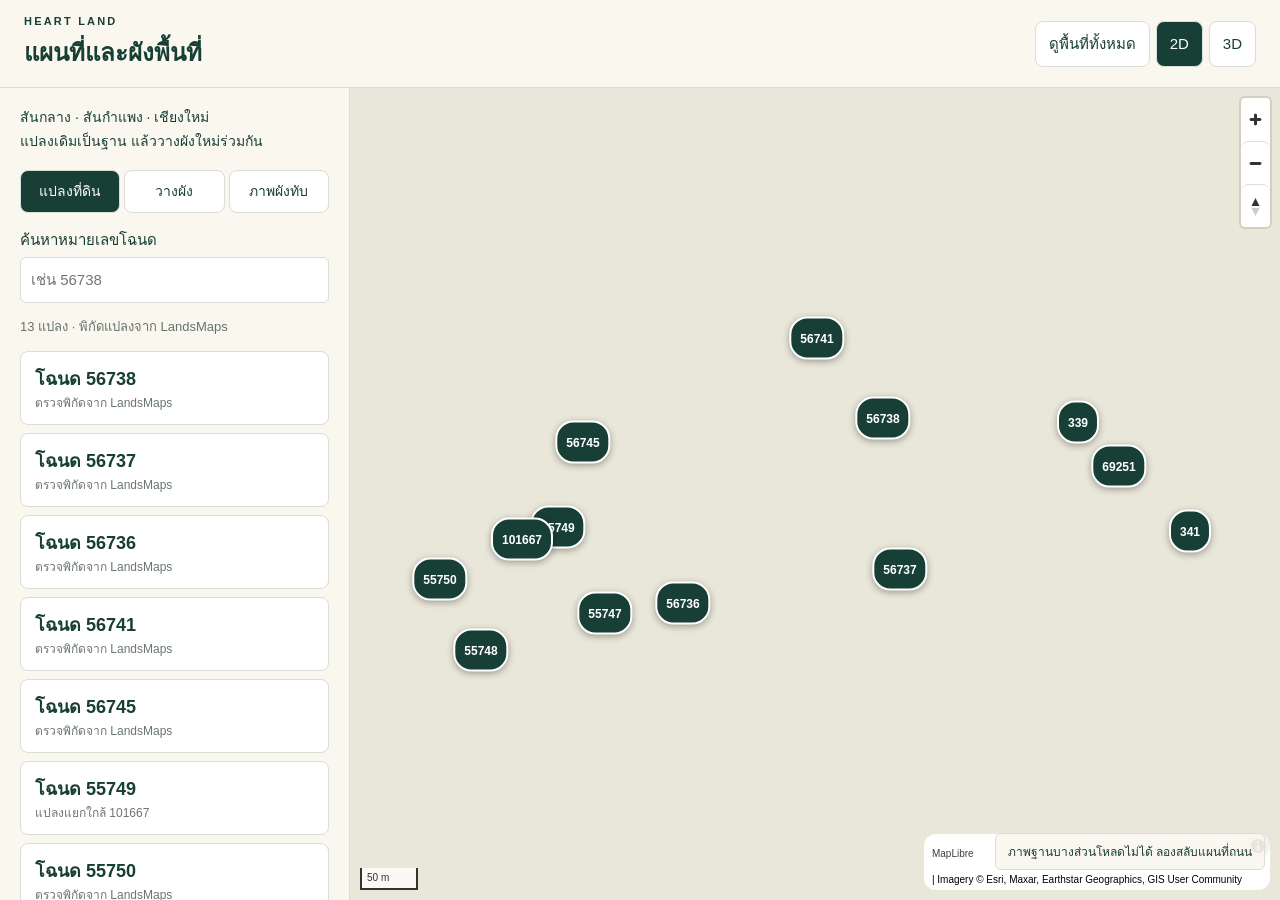
==== index.html @ 331dc1fa "Publish HEART LAND parcel map and planning tools" ====
<!doctype html><html lang="th"><head><meta charset="utf-8"><meta name="viewport" content="width=device-width,initial-scale=1"><meta name="theme-color" content="#173f35"><title>HEART LAND แผนที่และผังพื้นที่</title><link rel="stylesheet" href="vendor/maplibre-gl.css"><link rel="stylesheet" href="style.css"><script defer src="vendor/maplibre-gl.js"></script><script defer src="app.js"></script></head><body>
<header><div><span class="eyebrow">HEART LAND</span><h1>แผนที่และผังพื้นที่</h1></div><div class="header-actions"><button id="fit">ดูพื้นที่ทั้งหมด</button><button id="view2d" class="active">2D</button><button id="view3d">3D</button><button id="panelToggle" aria-expanded="true">เครื่องมือ</button></div></header>
<main><aside id="panel"><p class="intro">สันกลาง · สันกำแพง · เชียงใหม่<br>แปลงเดิมเป็นฐาน แล้ววางผังใหม่ร่วมกัน</p><div class="tabs" role="tablist"><button data-tab="parcels" class="active" role="tab" aria-selected="true">แปลงที่ดิน</button><button data-tab="planning" role="tab" aria-selected="false">วางผัง</button><button data-tab="overlay" role="tab" aria-selected="false">ภาพผังทับ</button></div>
<section id="parcels"><label>ค้นหาหมายเลขโฉนด<input id="search" type="search" inputmode="numeric" placeholder="เช่น 56738"></label><p class="muted" id="parcelCount">กำลังโหลดพิกัด…</p><div id="parcelList"></div><details><summary>ที่มาของตำแหน่ง</summary><p>หมุดใช้พิกัดแปลงที่ค้นจาก LandsMaps วันที่ 8 พ.ย. 2569 ไม่ใช่หมุดมุมเขต ยังไม่ใช่ชั้นข้อมูลมุมเขตหรือรูปแปลงรังวัด</p><a href="https://landsmaps.dol.go.th/" target="_blank" rel="noopener">ตรวจเทียบ LandsMaps ↗</a><a href="data/parcels.geojson" download>ดาวน์โหลดพิกัดแปลง GeoJSON</a></details></section>
<section id="planning" hidden><p class="muted">วางตลาด ห้องน้ำ แปลงปลูก หรือเส้นทาง แล้วส่งออกให้ทีมทำต่อ</p><div class="grid"><button data-draw="Point">＋ ปักจุด</button><button data-draw="LineString">วาดเส้นทาง</button><button data-draw="Polygon">วาดโซน</button><button id="finish" disabled>จบการวาด</button></div><button id="cancelDraw" hidden>ยกเลิกการวาด</button><p id="drawHint" role="status"></p><div id="planList"></div><div class="grid"><button id="exportGeo">ส่งออก GeoJSON</button><label class="filebutton">นำเข้า GeoJSON<input id="importGeo" type="file" accept=".geojson,.json,application/json"></label><button id="undo">ย้อนการแก้ล่าสุด</button></div><p class="muted">แผนร่างเก็บในเบราว์เซอร์เครื่องนี้ ใช้ส่งออกหรือนำเข้าเมื่อส่งต่อทีม</p></section>
<section id="overlay" hidden><h2>นำภาพผังใหม่มาทับ</h2><p class="muted">เลือก PNG หรือ JPEG แล้วลากมุมทั้งสี่ให้ตรงตำแหน่งบนแผนที่ ปรับความโปร่งใสเพื่อเทียบภาพถ่าย</p><label class="filebutton primary">＋ เลือกภาพผัง<input id="importImage" type="file" accept="image/png,image/jpeg,image/webp"></label><div id="overlaySettings" hidden><label>ความทึบ <output id="opacityValue">65%</output><input id="opacity" type="range" min="0" max="100" value="65"></label><label><input type="checkbox" id="imageVisible" checked> แสดงภาพผัง</label><button id="editCorners">ปรับมุมภาพ</button><button id="placeImage">วางภาพตรงกลางมุมมอง</button><button id="removeImage">นำภาพออกจากร่าง</button></div><div class="grid"><button id="exportProject">สำรองผังพร้อมภาพ</button><label class="filebutton">เปิดแฟ้มผัง<input id="importProject" type="file" accept=".json,application/json"></label></div><details><summary>ดูภาพแผนผังที่ได้รับ</summary><p class="muted">ภาพอ้างอิงเดิม ยังไม่ใช่ภาพที่จัดพิกัดมุมครบแล้ว</p><a href="images/reference-overview.jpg" target="_blank">ภาพรวมแปลง ↗</a><a href="images/reference-east.jpg" target="_blank">ภาพด้านตะวันออก ↗</a><a href="images/reference-west.jpg" target="_blank">ภาพด้านตะวันตก ↗</a></details></section>
<hr><label>ภาพฐาน<select id="basemap"><option value="satellite">ภาพถ่ายพื้นที่</option><option value="street">แผนที่ถนน</option><option value="plan">แปลนพื้นเรียบ</option></select></label><label><input id="pinsVisible" type="checkbox" checked> หมุดหมายเลขโฉนด</label><button id="boundaryToggle" aria-pressed="false" style="border-color:#dc2626;color:#b91c1c">แนวเขตที่ดินสีแดง</button><p id="boundaryStatus" class="small">ยังไม่มีไฟล์แนวเขตจริง</p><button id="boundaryManage">จัดการรูปแปลงที่ดิน</button><p class="small">ระบบแผนที่ MapLibre แบบเดียวกับงานศรีจันทร์<br>ภาพฐาน © Esri / OpenStreetMap · <a href="README.md" target="_blank">วิธีใช้และข้อมูล</a></p></aside><div id="map" aria-label="แผนที่ HEART LAND"><div id="loading">กำลังเปิดแผนที่…</div></div><div id="status" role="status"></div></main>
<dialog id="boundaryDialog"><h2>แนวเขตที่ดินสีแดง</h2><p>ยังไม่มีพิกัดมุมเขตจริงในแฟ้มนี้ กรุณานำเข้ารูปแปลงจากงานรังวัดหรือแหล่งข้อมูลกรมที่ดิน เส้นจะผูกกับหมายเลขโฉนดทั้ง 13 แปลง</p><p>ใช้ GeoJSON รูปหลายเหลี่ยม พิกัดลองจิจูด/ละติจูด WGS84 และระบุหมายเลขในช่อง deed ของแต่ละแปลง</p><label class="filebutton">นำเข้าไฟล์แนวเขตจริง<input id="importBoundaries" type="file" accept=".geojson,.json,application/json"></label><p id="boundaryDetails" class="small"></p><a href="https://landsmaps.dol.go.th/" target="_blank" rel="noopener">ตรวจรูปแปลงใน LandsMaps ↗</a><p class="small">การดึงข้อมูล API กรมที่ดินต้องมีสิทธิ์ใช้งาน จึงยังไม่เชื่อมต่ออัตโนมัติ</p><button id="closeBoundaries">ปิด</button></dialog><dialog id="featureDialog"><form id="featureForm"><h2 id="formTitle">รายละเอียดพื้นที่</h2><label>ชื่อ<input id="featureName" required maxlength="120" placeholder="เช่น จุดห้องน้ำ"></label><label>ประเภท<select id="featureKind"><option>กิจกรรม</option><option>ตลาดและร้านค้า</option><option>แปลงเกษตร</option><option>เส้นทาง</option><option>จุดบริการ</option><option>พื้นที่เรียนรู้</option></select></label><label>สี<input id="featureColor" type="color" value="#db743e"></label><label>รายละเอียด<textarea id="featureNote" maxlength="1500" rows="3"></textarea></label><div class="grid"><button class="primary" type="submit">บันทึก</button><button id="editVertices" type="button" hidden>ปรับตำแหน่ง</button><button id="deleteFeature" type="button" hidden>ลบรายการ</button><button id="closeDialog" type="button">ปิด</button></div></form></dialog><div id="toast" role="status" hidden></div></body></html>
---- vendor/maplibre-gl.css ----
.maplibregl-map{font:12px/20px Helvetica Neue,Arial,Helvetica,sans-serif;overflow:hidden;position:relative;-webkit-tap-highlight-color:rgb(0 0 0/0)}.maplibregl-canvas{left:0;position:absolute;top:0}.maplibregl-map:fullscreen{height:100%;width:100%}.maplibregl-ctrl-group button.maplibregl-ctrl-compass{touch-action:none}.maplibregl-canvas-container.maplibregl-interactive,.maplibregl-ctrl-group button.maplibregl-ctrl-compass{cursor:grab;-webkit-user-select:none;-moz-user-select:none;user-select:none}.maplibregl-canvas-container.maplibregl-interactive.maplibregl-track-pointer{cursor:pointer}.maplibregl-canvas-container.maplibregl-interactive:active,.maplibregl-ctrl-group button.maplibregl-ctrl-compass:active{cursor:grabbing}.maplibregl-canvas-container.maplibregl-touch-zoom-rotate,.maplibregl-canvas-container.maplibregl-touch-zoom-rotate .maplibregl-canvas{touch-action:pan-x pan-y}.maplibregl-canvas-container.maplibregl-touch-drag-pan,.maplibregl-canvas-container.maplibregl-touch-drag-pan .maplibregl-canvas{touch-action:pinch-zoom}.maplibregl-canvas-container.maplibregl-touch-zoom-rotate.maplibregl-touch-drag-pan,.maplibregl-canvas-container.maplibregl-touch-zoom-rotate.maplibregl-touch-drag-pan .maplibregl-canvas{touch-action:none}.maplibregl-canvas-container.maplibregl-touch-drag-pan.maplibregl-cooperative-gestures,.maplibregl-canvas-container.maplibregl-touch-drag-pan.maplibregl-cooperative-gestures .maplibregl-canvas{touch-action:pan-x pan-y}.maplibregl-ctrl-bottom-left,.maplibregl-ctrl-bottom-right,.maplibregl-ctrl-top-left,.maplibregl-ctrl-top-right{pointer-events:none;position:absolute;z-index:2}.maplibregl-ctrl-top-left{left:0;top:0}.maplibregl-ctrl-top-right{right:0;top:0}.maplibregl-ctrl-bottom-left{bottom:0;left:0}.maplibregl-ctrl-bottom-right{bottom:0;right:0}.maplibregl-ctrl{clear:both;pointer-events:auto;transform:translate(0)}.maplibregl-ctrl-top-left .maplibregl-ctrl{float:left;margin:10px 0 0 10px}.maplibregl-ctrl-top-right .maplibregl-ctrl{float:right;margin:10px 10px 0 0}.maplibregl-ctrl-bottom-left .maplibregl-ctrl{float:left;margin:0 0 10px 10px}.maplibregl-ctrl-bottom-right .maplibregl-ctrl{float:right;margin:0 10px 10px 0}.maplibregl-ctrl-group{background:#fff;border-radius:4px}.maplibregl-ctrl-group:not(:empty){box-shadow:0 0 0 2px rgba(0,0,0,.1)}@media (forced-colors:active){.maplibregl-ctrl-group:not(:empty){box-shadow:0 0 0 2px ButtonText}}.maplibregl-ctrl-group button{background-color:transparent;border:0;box-sizing:border-box;cursor:pointer;display:block;height:29px;outline:none;padding:0;width:29px}.maplibregl-ctrl-group button+button{border-top:1px solid #ddd}.maplibregl-ctrl button .maplibregl-ctrl-icon{background-position:50%;background-repeat:no-repeat;display:block;height:100%;width:100%}@media (forced-colors:active){.maplibregl-ctrl-icon{background-color:transparent}.maplibregl-ctrl-group button+button{border-top:1px solid ButtonText}}.maplibregl-ctrl button::-moz-focus-inner{border:0;padding:0}.maplibregl-ctrl-attrib-button:focus,.maplibregl-ctrl-group button:focus{box-shadow:0 0 2px 2px #0096ff}.maplibregl-ctrl button:disabled{cursor:not-allowed}.maplibregl-ctrl button:disabled .maplibregl-ctrl-icon{opacity:.25}@media (hover:hover){.maplibregl-ctrl button:not(:disabled):hover{background-color:rgb(0 0 0/5%)}}.maplibregl-ctrl button:not(:disabled):active{background-color:rgb(0 0 0/5%)}.maplibregl-ctrl-group button:focus:focus-visible{box-shadow:0 0 2px 2px #0096ff}.maplibregl-ctrl-group button:focus:not(:focus-visible){box-shadow:none}.maplibregl-ctrl-group button:focus:first-child{border-radius:4px 4px 0 0}.maplibregl-ctrl-group button:focus:last-child{border-radius:0 0 4px 4px}.maplibregl-ctrl-group button:focus:only-child{border-radius:inherit}.maplibregl-ctrl button.maplibregl-ctrl-zoom-out .maplibregl-ctrl-icon{background-image:url("data:image/svg+xml;charset=utf-8,%3Csvg xmlns='http://www.w3.org/2000/svg' width='29' height='29' fill='%23333' viewBox='0 0 29 29'%3E%3Cpath d='M10 13c-.75 0-1.5.75-1.5 1.5S9.25 16 10 16h9c.75 0 1.5-.75 1.5-1.5S19.75 13 19 13z'/%3E%3C/svg%3E")}.maplibregl-ctrl button.maplibregl-ctrl-zoom-in .maplibregl-ctrl-icon{background-image:url("data:image/svg+xml;charset=utf-8,%3Csvg xmlns='http://www.w3.org/2000/svg' width='29' height='29' fill='%23333' viewBox='0 0 29 29'%3E%3Cpath d='M14.5 8.5c-.75 0-1.5.75-1.5 1.5v3h-3c-.75 0-1.5.75-1.5 1.5S9.25 16 10 16h3v3c0 .75.75 1.5 1.5 1.5S16 19.75 16 19v-3h3c.75 0 1.5-.75 1.5-1.5S19.75 13 19 13h-3v-3c0-.75-.75-1.5-1.5-1.5'/%3E%3C/svg%3E")}@media (forced-colors:active){.maplibregl-ctrl button.maplibregl-ctrl-zoom-out .maplibregl-ctrl-icon{background-image:url("data:image/svg+xml;charset=utf-8,%3Csvg xmlns='http://www.w3.org/2000/svg' width='29' height='29' fill='%23fff' viewBox='0 0 29 29'%3E%3Cpath d='M10 13c-.75 0-1.5.75-1.5 1.5S9.25 16 10 16h9c.75 0 1.5-.75 1.5-1.5S19.75 13 19 13z'/%3E%3C/svg%3E")}.maplibregl-ctrl button.maplibregl-ctrl-zoom-in .maplibregl-ctrl-icon{background-image:url("data:image/svg+xml;charset=utf-8,%3Csvg xmlns='http://www.w3.org/2000/svg' width='29' height='29' fill='%23fff' viewBox='0 0 29 29'%3E%3Cpath d='M14.5 8.5c-.75 0-1.5.75-1.5 1.5v3h-3c-.75 0-1.5.75-1.5 1.5S9.25 16 10 16h3v3c0 .75.75 1.5 1.5 1.5S16 19.75 16 19v-3h3c.75 0 1.5-.75 1.5-1.5S19.75 13 19 13h-3v-3c0-.75-.75-1.5-1.5-1.5'/%3E%3C/svg%3E")}}@media (forced-colors:active) and (prefers-color-scheme:light){.maplibregl-ctrl button.maplibregl-ctrl-zoom-out .maplibregl-ctrl-icon{background-image:url("data:image/svg+xml;charset=utf-8,%3Csvg xmlns='http://www.w3.org/2000/svg' width='29' height='29' viewBox='0 0 29 29'%3E%3Cpath d='M10 13c-.75 0-1.5.75-1.5 1.5S9.25 16 10 16h9c.75 0 1.5-.75 1.5-1.5S19.75 13 19 13z'/%3E%3C/svg%3E")}.maplibregl-ctrl button.maplibregl-ctrl-zoom-in .maplibregl-ctrl-icon{background-image:url("data:image/svg+xml;charset=utf-8,%3Csvg xmlns='http://www.w3.org/2000/svg' width='29' height='29' viewBox='0 0 29 29'%3E%3Cpath d='M14.5 8.5c-.75 0-1.5.75-1.5 1.5v3h-3c-.75 0-1.5.75-1.5 1.5S9.25 16 10 16h3v3c0 .75.75 1.5 1.5 1.5S16 19.75 16 19v-3h3c.75 0 1.5-.75 1.5-1.5S19.75 13 19 13h-3v-3c0-.75-.75-1.5-1.5-1.5'/%3E%3C/svg%3E")}}.maplibregl-ctrl button.maplibregl-ctrl-fullscreen .maplibregl-ctrl-icon{background-image:url("data:image/svg+xml;charset=utf-8,%3Csvg xmlns='http://www.w3.org/2000/svg' width='29' height='29' fill='%23333' viewBox='0 0 29 29'%3E%3Cpath d='M24 16v5.5c0 1.75-.75 2.5-2.5 2.5H16v-1l3-1.5-4-5.5 1-1 5.5 4 1.5-3zM6 16l1.5 3 5.5-4 1 1-4 5.5 3 1.5v1H7.5C5.75 24 5 23.25 5 21.5V16zm7-11v1l-3 1.5 4 5.5-1 1-5.5-4L6 13H5V7.5C5 5.75 5.75 5 7.5 5zm11 2.5c0-1.75-.75-2.5-2.5-2.5H16v1l3 1.5-4 5.5 1 1 5.5-4 1.5 3h1z'/%3E%3C/svg%3E")}.maplibregl-ctrl button.maplibregl-ctrl-shrink .maplibregl-ctrl-icon{background-image:url("data:image/svg+xml;charset=utf-8,%3Csvg xmlns='http://www.w3.org/2000/svg' width='29' height='29' viewBox='0 0 29 29'%3E%3Cpath d='M18.5 16c-1.75 0-2.5.75-2.5 2.5V24h1l1.5-3 5.5 4 1-1-4-5.5 3-1.5v-1zM13 18.5c0-1.75-.75-2.5-2.5-2.5H5v1l3 1.5L4 24l1 1 5.5-4 1.5 3h1zm3-8c0 1.75.75 2.5 2.5 2.5H24v-1l-3-1.5L25 5l-1-1-5.5 4L17 5h-1zM10.5 13c1.75 0 2.5-.75 2.5-2.5V5h-1l-1.5 3L5 4 4 5l4 5.5L5 12v1z'/%3E%3C/svg%3E")}@media (forced-colors:active){.maplibregl-ctrl button.maplibregl-ctrl-fullscreen .maplibregl-ctrl-icon{background-image:url("data:image/svg+xml;charset=utf-8,%3Csvg xmlns='http://www.w3.org/2000/svg' width='29' height='29' fill='%23fff' viewBox='0 0 29 29'%3E%3Cpath d='M24 16v5.5c0 1.75-.75 2.5-2.5 2.5H16v-1l3-1.5-4-5.5 1-1 5.5 4 1.5-3zM6 16l1.5 3 5.5-4 1 1-4 5.5 3 1.5v1H7.5C5.75 24 5 23.25 5 21.5V16zm7-11v1l-3 1.5 4 5.5-1 1-5.5-4L6 13H5V7.5C5 5.75 5.75 5 7.5 5zm11 2.5c0-1.75-.75-2.5-2.5-2.5H16v1l3 1.5-4 5.5 1 1 5.5-4 1.5 3h1z'/%3E%3C/svg%3E")}.maplibregl-ctrl button.maplibregl-ctrl-shrink .maplibregl-ctrl-icon{background-image:url("data:image/svg+xml;charset=utf-8,%3Csvg xmlns='http://www.w3.org/2000/svg' width='29' height='29' fill='%23fff' viewBox='0 0 29 29'%3E%3Cpath d='M18.5 16c-1.75 0-2.5.75-2.5 2.5V24h1l1.5-3 5.5 4 1-1-4-5.5 3-1.5v-1zM13 18.5c0-1.75-.75-2.5-2.5-2.5H5v1l3 1.5L4 24l1 1 5.5-4 1.5 3h1zm3-8c0 1.75.75 2.5 2.5 2.5H24v-1l-3-1.5L25 5l-1-1-5.5 4L17 5h-1zM10.5 13c1.75 0 2.5-.75 2.5-2.5V5h-1l-1.5 3L5 4 4 5l4 5.5L5 12v1z'/%3E%3C/svg%3E")}}@media (forced-colors:active) and (prefers-color-scheme:light){.maplibregl-ctrl button.maplibregl-ctrl-fullscreen .maplibregl-ctrl-icon{background-image:url("data:image/svg+xml;charset=utf-8,%3Csvg xmlns='http://www.w3.org/2000/svg' width='29' height='29' viewBox='0 0 29 29'%3E%3Cpath d='M24 16v5.5c0 1.75-.75 2.5-2.5 2.5H16v-1l3-1.5-4-5.5 1-1 5.5 4 1.5-3zM6 16l1.5 3 5.5-4 1 1-4 5.5 3 1.5v1H7.5C5.75 24 5 23.25 5 21.5V16zm7-11v1l-3 1.5 4 5.5-1 1-5.5-4L6 13H5V7.5C5 5.75 5.75 5 7.5 5zm11 2.5c0-1.75-.75-2.5-2.5-2.5H16v1l3 1.5-4 5.5 1 1 5.5-4 1.5 3h1z'/%3E%3C/svg%3E")}.maplibregl-ctrl button.maplibregl-ctrl-shrink .maplibregl-ctrl-icon{background-image:url("data:image/svg+xml;charset=utf-8,%3Csvg xmlns='http://www.w3.org/2000/svg' width='29' height='29' viewBox='0 0 29 29'%3E%3Cpath d='M18.5 16c-1.75 0-2.5.75-2.5 2.5V24h1l1.5-3 5.5 4 1-1-4-5.5 3-1.5v-1zM13 18.5c0-1.75-.75-2.5-2.5-2.5H5v1l3 1.5L4 24l1 1 5.5-4 1.5 3h1zm3-8c0 1.75.75 2.5 2.5 2.5H24v-1l-3-1.5L25 5l-1-1-5.5 4L17 5h-1zM10.5 13c1.75 0 2.5-.75 2.5-2.5V5h-1l-1.5 3L5 4 4 5l4 5.5L5 12v1z'/%3E%3C/svg%3E")}}.maplibregl-ctrl button.maplibregl-ctrl-compass .maplibregl-ctrl-icon{background-image:url("data:image/svg+xml;charset=utf-8,%3Csvg xmlns='http://www.w3.org/2000/svg' width='29' height='29' fill='%23333' viewBox='0 0 29 29'%3E%3Cpath d='m10.5 14 4-8 4 8z'/%3E%3Cpath fill='%23ccc' d='m10.5 16 4 8 4-8z'/%3E%3C/svg%3E")}@media (forced-colors:active){.maplibregl-ctrl button.maplibregl-ctrl-compass .maplibregl-ctrl-icon{background-image:url("data:image/svg+xml;charset=utf-8,%3Csvg xmlns='http://www.w3.org/2000/svg' width='29' height='29' fill='%23fff' viewBox='0 0 29 29'%3E%3Cpath d='m10.5 14 4-8 4 8z'/%3E%3Cpath fill='%23ccc' d='m10.5 16 4 8 4-8z'/%3E%3C/svg%3E")}}@media (forced-colors:active) and (prefers-color-scheme:light){.maplibregl-ctrl button.maplibregl-ctrl-compass .maplibregl-ctrl-icon{background-image:url("data:image/svg+xml;charset=utf-8,%3Csvg xmlns='http://www.w3.org/2000/svg' width='29' height='29' viewBox='0 0 29 29'%3E%3Cpath d='m10.5 14 4-8 4 8z'/%3E%3Cpath fill='%23ccc' d='m10.5 16 4 8 4-8z'/%3E%3C/svg%3E")}}.maplibregl-ctrl button.maplibregl-ctrl-globe .maplibregl-ctrl-icon{background-image:url("data:image/svg+xml;charset=utf-8,%3Csvg xmlns='http://www.w3.org/2000/svg' width='22' height='22' fill='none' stroke='%23333' viewBox='0 0 22 22'%3E%3Ccircle cx='11' cy='11' r='8.5'/%3E%3Cpath d='M17.5 11c0 4.819-3.02 8.5-6.5 8.5S4.5 15.819 4.5 11 7.52 2.5 11 2.5s6.5 3.681 6.5 8.5Z'/%3E%3Cpath d='M13.5 11c0 2.447-.331 4.64-.853 6.206-.262.785-.562 1.384-.872 1.777-.314.399-.58.517-.775.517s-.461-.118-.775-.517c-.31-.393-.61-.992-.872-1.777C8.831 15.64 8.5 13.446 8.5 11s.331-4.64.853-6.206c.262-.785.562-1.384.872-1.777.314-.399.58-.517.775-.517s.461.118.775.517c.31.393.61.992.872 1.777.522 1.565.853 3.76.853 6.206Z'/%3E%3Cpath d='M11 7.5c-1.909 0-3.622-.166-4.845-.428-.616-.132-1.08-.283-1.379-.434a1.3 1.3 0 0 1-.224-.138q.07-.058.224-.138c.299-.151.763-.302 1.379-.434C7.378 5.666 9.091 5.5 11 5.5s3.622.166 4.845.428c.616.132 1.08.283 1.379.434.105.053.177.1.224.138q-.07.058-.224.138c-.299.151-.763.302-1.379.434-1.223.262-2.936.428-4.845.428ZM4.486 6.436ZM11 16.5c-1.909 0-3.622-.166-4.845-.428-.616-.132-1.08-.283-1.379-.434a1.3 1.3 0 0 1-.224-.138 1.3 1.3 0 0 1 .224-.138c.299-.151.763-.302 1.379-.434C7.378 14.666 9.091 14.5 11 14.5s3.622.166 4.845.428c.616.132 1.08.283 1.379.434.105.053.177.1.224.138a1.3 1.3 0 0 1-.224.138c-.299.151-.763.302-1.379.434-1.223.262-2.936.428-4.845.428Zm-6.514-1.064ZM11 12.5c-2.46 0-4.672-.222-6.255-.574-.796-.177-1.406-.38-1.805-.59a1.5 1.5 0 0 1-.39-.272.3.3 0 0 1-.047-.064.3.3 0 0 1 .048-.064c.066-.073.189-.167.389-.272.399-.21 1.009-.413 1.805-.59C6.328 9.722 8.54 9.5 11 9.5s4.672.222 6.256.574c.795.177 1.405.38 1.804.59.2.105.323.2.39.272a.3.3 0 0 1 .047.064.3.3 0 0 1-.048.064 1.4 1.4 0 0 1-.389.272c-.399.21-1.009.413-1.804.59-1.584.352-3.796.574-6.256.574Zm-8.501-1.51v.002zm0 .018v.002zm17.002.002v-.002zm0-.018v-.002z'/%3E%3C/svg%3E")}.maplibregl-ctrl button.maplibregl-ctrl-globe-enabled .maplibregl-ctrl-icon{background-image:url("data:image/svg+xml;charset=utf-8,%3Csvg xmlns='http://www.w3.org/2000/svg' width='22' height='22' fill='none' stroke='%2333b5e5' viewBox='0 0 22 22'%3E%3Ccircle cx='11' cy='11' r='8.5'/%3E%3Cpath d='M17.5 11c0 4.819-3.02 8.5-6.5 8.5S4.5 15.819 4.5 11 7.52 2.5 11 2.5s6.5 3.681 6.5 8.5Z'/%3E%3Cpath d='M13.5 11c0 2.447-.331 4.64-.853 6.206-.262.785-.562 1.384-.872 1.777-.314.399-.58.517-.775.517s-.461-.118-.775-.517c-.31-.393-.61-.992-.872-1.777C8.831 15.64 8.5 13.446 8.5 11s.331-4.64.853-6.206c.262-.785.562-1.384.872-1.777.314-.399.58-.517.775-.517s.461.118.775.517c.31.393.61.992.872 1.777.522 1.565.853 3.76.853 6.206Z'/%3E%3Cpath d='M11 7.5c-1.909 0-3.622-.166-4.845-.428-.616-.132-1.08-.283-1.379-.434a1.3 1.3 0 0 1-.224-.138q.07-.058.224-.138c.299-.151.763-.302 1.379-.434C7.378 5.666 9.091 5.5 11 5.5s3.622.166 4.845.428c.616.132 1.08.283 1.379.434.105.053.177.1.224.138q-.07.058-.224.138c-.299.151-.763.302-1.379.434-1.223.262-2.936.428-4.845.428ZM4.486 6.436ZM11 16.5c-1.909 0-3.622-.166-4.845-.428-.616-.132-1.08-.283-1.379-.434a1.3 1.3 0 0 1-.224-.138 1.3 1.3 0 0 1 .224-.138c.299-.151.763-.302 1.379-.434C7.378 14.666 9.091 14.5 11 14.5s3.622.166 4.845.428c.616.132 1.08.283 1.379.434.105.053.177.1.224.138a1.3 1.3 0 0 1-.224.138c-.299.151-.763.302-1.379.434-1.223.262-2.936.428-4.845.428Zm-6.514-1.064ZM11 12.5c-2.46 0-4.672-.222-6.255-.574-.796-.177-1.406-.38-1.805-.59a1.5 1.5 0 0 1-.39-.272.3.3 0 0 1-.047-.064.3.3 0 0 1 .048-.064c.066-.073.189-.167.389-.272.399-.21 1.009-.413 1.805-.59C6.328 9.722 8.54 9.5 11 9.5s4.672.222 6.256.574c.795.177 1.405.38 1.804.59.2.105.323.2.39.272a.3.3 0 0 1 .047.064.3.3 0 0 1-.048.064 1.4 1.4 0 0 1-.389.272c-.399.21-1.009.413-1.804.59-1.584.352-3.796.574-6.256.574Zm-8.501-1.51v.002zm0 .018v.002zm17.002.002v-.002zm0-.018v-.002z'/%3E%3C/svg%3E")}.maplibregl-ctrl button.maplibregl-ctrl-terrain .maplibregl-ctrl-icon{background-image:url("data:image/svg+xml;charset=utf-8,%3Csvg xmlns='http://www.w3.org/2000/svg' width='22' height='22' fill='%23333' viewBox='0 0 22 22'%3E%3Cpath d='m1.754 13.406 4.453-4.851 3.09 3.09 3.281 3.277.969-.969-3.309-3.312 3.844-4.121 6.148 6.886h1.082v-.855l-7.207-8.07-4.84 5.187L6.169 6.57l-5.48 5.965v.871ZM.688 16.844h20.625v1.375H.688Zm0 0'/%3E%3C/svg%3E")}.maplibregl-ctrl button.maplibregl-ctrl-terrain-enabled .maplibregl-ctrl-icon{background-image:url("data:image/svg+xml;charset=utf-8,%3Csvg xmlns='http://www.w3.org/2000/svg' width='22' height='22' fill='%2333b5e5' viewBox='0 0 22 22'%3E%3Cpath d='m1.754 13.406 4.453-4.851 3.09 3.09 3.281 3.277.969-.969-3.309-3.312 3.844-4.121 6.148 6.886h1.082v-.855l-7.207-8.07-4.84 5.187L6.169 6.57l-5.48 5.965v.871ZM.688 16.844h20.625v1.375H.688Zm0 0'/%3E%3C/svg%3E")}.maplibregl-ctrl button.maplibregl-ctrl-geolocate .maplibregl-ctrl-icon{background-image:url("data:image/svg+xml;charset=utf-8,%3Csvg xmlns='http://www.w3.org/2000/svg' width='29' height='29' fill='%23333' viewBox='0 0 20 20'%3E%3Cpath d='M10 4C9 4 9 5 9 5v.1A5 5 0 0 0 5.1 9H5s-1 0-1 1 1 1 1 1h.1A5 5 0 0 0 9 14.9v.1s0 1 1 1 1-1 1-1v-.1a5 5 0 0 0 3.9-3.9h.1s1 0 1-1-1-1-1-1h-.1A5 5 0 0 0 11 5.1V5s0-1-1-1m0 2.5a3.5 3.5 0 1 1 0 7 3.5 3.5 0 1 1 0-7'/%3E%3Ccircle cx='10' cy='10' r='2'/%3E%3C/svg%3E")}.maplibregl-ctrl button.maplibregl-ctrl-geolocate:disabled .maplibregl-ctrl-icon{background-image:url("data:image/svg+xml;charset=utf-8,%3Csvg xmlns='http://www.w3.org/2000/svg' width='29' height='29' fill='%23aaa' viewBox='0 0 20 20'%3E%3Cpath d='M10 4C9 4 9 5 9 5v.1A5 5 0 0 0 5.1 9H5s-1 0-1 1 1 1 1 1h.1A5 5 0 0 0 9 14.9v.1s0 1 1 1 1-1 1-1v-.1a5 5 0 0 0 3.9-3.9h.1s1 0 1-1-1-1-1-1h-.1A5 5 0 0 0 11 5.1V5s0-1-1-1m0 2.5a3.5 3.5 0 1 1 0 7 3.5 3.5 0 1 1 0-7'/%3E%3Ccircle cx='10' cy='10' r='2'/%3E%3Cpath fill='red' d='m14 5 1 1-9 9-1-1z'/%3E%3C/svg%3E")}.maplibregl-ctrl button.maplibregl-ctrl-geolocate.maplibregl-ctrl-geolocate-active .maplibregl-ctrl-icon{background-image:url("data:image/svg+xml;charset=utf-8,%3Csvg xmlns='http://www.w3.org/2000/svg' width='29' height='29' fill='%2333b5e5' viewBox='0 0 20 20'%3E%3Cpath d='M10 4C9 4 9 5 9 5v.1A5 5 0 0 0 5.1 9H5s-1 0-1 1 1 1 1 1h.1A5 5 0 0 0 9 14.9v.1s0 1 1 1 1-1 1-1v-.1a5 5 0 0 0 3.9-3.9h.1s1 0 1-1-1-1-1-1h-.1A5 5 0 0 0 11 5.1V5s0-1-1-1m0 2.5a3.5 3.5 0 1 1 0 7 3.5 3.5 0 1 1 0-7'/%3E%3Ccircle cx='10' cy='10' r='2'/%3E%3C/svg%3E")}.maplibregl-ctrl button.maplibregl-ctrl-geolocate.maplibregl-ctrl-geolocate-active-error .maplibregl-ctrl-icon{background-image:url("data:image/svg+xml;charset=utf-8,%3Csvg xmlns='http://www.w3.org/2000/svg' width='29' height='29' fill='%23e58978' viewBox='0 0 20 20'%3E%3Cpath d='M10 4C9 4 9 5 9 5v.1A5 5 0 0 0 5.1 9H5s-1 0-1 1 1 1 1 1h.1A5 5 0 0 0 9 14.9v.1s0 1 1 1 1-1 1-1v-.1a5 5 0 0 0 3.9-3.9h.1s1 0 1-1-1-1-1-1h-.1A5 5 0 0 0 11 5.1V5s0-1-1-1m0 2.5a3.5 3.5 0 1 1 0 7 3.5 3.5 0 1 1 0-7'/%3E%3Ccircle cx='10' cy='10' r='2'/%3E%3C/svg%3E")}.maplibregl-ctrl button.maplibregl-ctrl-geolocate.maplibregl-ctrl-geolocate-background .maplibregl-ctrl-icon{background-image:url("data:image/svg+xml;charset=utf-8,%3Csvg xmlns='http://www.w3.org/2000/svg' width='29' height='29' fill='%2333b5e5' viewBox='0 0 20 20'%3E%3Cpath d='M10 4C9 4 9 5 9 5v.1A5 5 0 0 0 5.1 9H5s-1 0-1 1 1 1 1 1h.1A5 5 0 0 0 9 14.9v.1s0 1 1 1 1-1 1-1v-.1a5 5 0 0 0 3.9-3.9h.1s1 0 1-1-1-1-1-1h-.1A5 5 0 0 0 11 5.1V5s0-1-1-1m0 2.5a3.5 3.5 0 1 1 0 7 3.5 3.5 0 1 1 0-7'/%3E%3C/svg%3E")}.maplibregl-ctrl button.maplibregl-ctrl-geolocate.maplibregl-ctrl-geolocate-background-error .maplibregl-ctrl-icon{background-image:url("data:image/svg+xml;charset=utf-8,%3Csvg xmlns='http://www.w3.org/2000/svg' width='29' height='29' fill='%23e54e33' viewBox='0 0 20 20'%3E%3Cpath d='M10 4C9 4 9 5 9 5v.1A5 5 0 0 0 5.1 9H5s-1 0-1 1 1 1 1 1h.1A5 5 0 0 0 9 14.9v.1s0 1 1 1 1-1 1-1v-.1a5 5 0 0 0 3.9-3.9h.1s1 0 1-1-1-1-1-1h-.1A5 5 0 0 0 11 5.1V5s0-1-1-1m0 2.5a3.5 3.5 0 1 1 0 7 3.5 3.5 0 1 1 0-7'/%3E%3C/svg%3E")}.maplibregl-ctrl button.maplibregl-ctrl-geolocate.maplibregl-ctrl-geolocate-waiting .maplibregl-ctrl-icon{animation:maplibregl-spin 2s linear infinite}@media (forced-colors:active){.maplibregl-ctrl button.maplibregl-ctrl-geolocate .maplibregl-ctrl-icon{background-image:url("data:image/svg+xml;charset=utf-8,%3Csvg xmlns='http://www.w3.org/2000/svg' width='29' height='29' fill='%23fff' viewBox='0 0 20 20'%3E%3Cpath d='M10 4C9 4 9 5 9 5v.1A5 5 0 0 0 5.1 9H5s-1 0-1 1 1 1 1 1h.1A5 5 0 0 0 9 14.9v.1s0 1 1 1 1-1 1-1v-.1a5 5 0 0 0 3.9-3.9h.1s1 0 1-1-1-1-1-1h-.1A5 5 0 0 0 11 5.1V5s0-1-1-1m0 2.5a3.5 3.5 0 1 1 0 7 3.5 3.5 0 1 1 0-7'/%3E%3Ccircle cx='10' cy='10' r='2'/%3E%3C/svg%3E")}.maplibregl-ctrl button.maplibregl-ctrl-geolocate:disabled .maplibregl-ctrl-icon{background-image:url("data:image/svg+xml;charset=utf-8,%3Csvg xmlns='http://www.w3.org/2000/svg' width='29' height='29' fill='%23999' viewBox='0 0 20 20'%3E%3Cpath d='M10 4C9 4 9 5 9 5v.1A5 5 0 0 0 5.1 9H5s-1 0-1 1 1 1 1 1h.1A5 5 0 0 0 9 14.9v.1s0 1 1 1 1-1 1-1v-.1a5 5 0 0 0 3.9-3.9h.1s1 0 1-1-1-1-1-1h-.1A5 5 0 0 0 11 5.1V5s0-1-1-1m0 2.5a3.5 3.5 0 1 1 0 7 3.5 3.5 0 1 1 0-7'/%3E%3Ccircle cx='10' cy='10' r='2'/%3E%3Cpath fill='red' d='m14 5 1 1-9 9-1-1z'/%3E%3C/svg%3E")}.maplibregl-ctrl button.maplibregl-ctrl-geolocate.maplibregl-ctrl-geolocate-active .maplibregl-ctrl-icon{background-image:url("data:image/svg+xml;charset=utf-8,%3Csvg xmlns='http://www.w3.org/2000/svg' width='29' height='29' fill='%2333b5e5' viewBox='0 0 20 20'%3E%3Cpath d='M10 4C9 4 9 5 9 5v.1A5 5 0 0 0 5.1 9H5s-1 0-1 1 1 1 1 1h.1A5 5 0 0 0 9 14.9v.1s0 1 1 1 1-1 1-1v-.1a5 5 0 0 0 3.9-3.9h.1s1 0 1-1-1-1-1-1h-.1A5 5 0 0 0 11 5.1V5s0-1-1-1m0 2.5a3.5 3.5 0 1 1 0 7 3.5 3.5 0 1 1 0-7'/%3E%3Ccircle cx='10' cy='10' r='2'/%3E%3C/svg%3E")}.maplibregl-ctrl button.maplibregl-ctrl-geolocate.maplibregl-ctrl-geolocate-active-error .maplibregl-ctrl-icon{background-image:url("data:image/svg+xml;charset=utf-8,%3Csvg xmlns='http://www.w3.org/2000/svg' width='29' height='29' fill='%23e58978' viewBox='0 0 20 20'%3E%3Cpath d='M10 4C9 4 9 5 9 5v.1A5 5 0 0 0 5.1 9H5s-1 0-1 1 1 1 1 1h.1A5 5 0 0 0 9 14.9v.1s0 1 1 1 1-1 1-1v-.1a5 5 0 0 0 3.9-3.9h.1s1 0 1-1-1-1-1-1h-.1A5 5 0 0 0 11 5.1V5s0-1-1-1m0 2.5a3.5 3.5 0 1 1 0 7 3.5 3.5 0 1 1 0-7'/%3E%3Ccircle cx='10' cy='10' r='2'/%3E%3C/svg%3E")}.maplibregl-ctrl button.maplibregl-ctrl-geolocate.maplibregl-ctrl-geolocate-background .maplibregl-ctrl-icon{background-image:url("data:image/svg+xml;charset=utf-8,%3Csvg xmlns='http://www.w3.org/2000/svg' width='29' height='29' fill='%2333b5e5' viewBox='0 0 20 20'%3E%3Cpath d='M10 4C9 4 9 5 9 5v.1A5 5 0 0 0 5.1 9H5s-1 0-1 1 1 1 1 1h.1A5 5 0 0 0 9 14.9v.1s0 1 1 1 1-1 1-1v-.1a5 5 0 0 0 3.9-3.9h.1s1 0 1-1-1-1-1-1h-.1A5 5 0 0 0 11 5.1V5s0-1-1-1m0 2.5a3.5 3.5 0 1 1 0 7 3.5 3.5 0 1 1 0-7'/%3E%3C/svg%3E")}.maplibregl-ctrl button.maplibregl-ctrl-geolocate.maplibregl-ctrl-geolocate-background-error .maplibregl-ctrl-icon{background-image:url("data:image/svg+xml;charset=utf-8,%3Csvg xmlns='http://www.w3.org/2000/svg' width='29' height='29' fill='%23e54e33' viewBox='0 0 20 20'%3E%3Cpath d='M10 4C9 4 9 5 9 5v.1A5 5 0 0 0 5.1 9H5s-1 0-1 1 1 1 1 1h.1A5 5 0 0 0 9 14.9v.1s0 1 1 1 1-1 1-1v-.1a5 5 0 0 0 3.9-3.9h.1s1 0 1-1-1-1-1-1h-.1A5 5 0 0 0 11 5.1V5s0-1-1-1m0 2.5a3.5 3.5 0 1 1 0 7 3.5 3.5 0 1 1 0-7'/%3E%3C/svg%3E")}}@media (forced-colors:active) and (prefers-color-scheme:light){.maplibregl-ctrl button.maplibregl-ctrl-geolocate .maplibregl-ctrl-icon{background-image:url("data:image/svg+xml;charset=utf-8,%3Csvg xmlns='http://www.w3.org/2000/svg' width='29' height='29' viewBox='0 0 20 20'%3E%3Cpath d='M10 4C9 4 9 5 9 5v.1A5 5 0 0 0 5.1 9H5s-1 0-1 1 1 1 1 1h.1A5 5 0 0 0 9 14.9v.1s0 1 1 1 1-1 1-1v-.1a5 5 0 0 0 3.9-3.9h.1s1 0 1-1-1-1-1-1h-.1A5 5 0 0 0 11 5.1V5s0-1-1-1m0 2.5a3.5 3.5 0 1 1 0 7 3.5 3.5 0 1 1 0-7'/%3E%3Ccircle cx='10' cy='10' r='2'/%3E%3C/svg%3E")}.maplibregl-ctrl button.maplibregl-ctrl-geolocate:disabled .maplibregl-ctrl-icon{background-image:url("data:image/svg+xml;charset=utf-8,%3Csvg xmlns='http://www.w3.org/2000/svg' width='29' height='29' fill='%23666' viewBox='0 0 20 20'%3E%3Cpath d='M10 4C9 4 9 5 9 5v.1A5 5 0 0 0 5.1 9H5s-1 0-1 1 1 1 1 1h.1A5 5 0 0 0 9 14.9v.1s0 1 1 1 1-1 1-1v-.1a5 5 0 0 0 3.9-3.9h.1s1 0 1-1-1-1-1-1h-.1A5 5 0 0 0 11 5.1V5s0-1-1-1m0 2.5a3.5 3.5 0 1 1 0 7 3.5 3.5 0 1 1 0-7'/%3E%3Ccircle cx='10' cy='10' r='2'/%3E%3Cpath fill='red' d='m14 5 1 1-9 9-1-1z'/%3E%3C/svg%3E")}}@keyframes maplibregl-spin{0%{transform:rotate(0deg)}to{transform:rotate(1turn)}}a.maplibregl-ctrl-logo{background-image:url("data:image/svg+xml;charset=utf-8,%3Csvg xmlns='http://www.w3.org/2000/svg' width='88' height='23' fill='none'%3E%3Cpath fill='%23000' fill-opacity='.4' fill-rule='evenodd' d='M17.408 16.796h-1.827l2.501-12.095h.198l3.324 6.533.988 2.19.988-2.19 3.258-6.533h.181l2.6 12.095h-1.81l-1.218-5.644-.362-1.71-.658 1.71-2.929 5.644h-.098l-2.914-5.644-.757-1.71-.345 1.71zm1.958-3.42-.726 3.663a1.255 1.255 0 0 1-1.232 1.011h-1.827a1.255 1.255 0 0 1-1.229-1.509l2.501-12.095a1.255 1.255 0 0 1 1.23-1.001h.197a1.25 1.25 0 0 1 1.12.685l3.19 6.273 3.125-6.263a1.25 1.25 0 0 1 1.123-.695h.181a1.255 1.255 0 0 1 1.227.991l1.443 6.71a5 5 0 0 1 .314-.787l.009-.016a4.6 4.6 0 0 1 1.777-1.887c.782-.46 1.668-.667 2.611-.667a4.6 4.6 0 0 1 1.7.32l.306.134c.21-.16.474-.256.759-.256h1.694a1.255 1.255 0 0 1 1.212.925 1.255 1.255 0 0 1 1.212-.925h1.711c.284 0 .545.094.755.252.613-.3 1.312-.45 2.075-.45 1.356 0 2.557.445 3.482 1.4q.47.48.763 1.064V4.701a1.255 1.255 0 0 1 1.255-1.255h1.86A1.255 1.255 0 0 1 54.44 4.7v9.194h2.217c.19 0 .37.043.532.118v-4.77c0-.356.147-.678.385-.906a2.42 2.42 0 0 1-.682-1.71c0-.665.267-1.253.735-1.7a2.45 2.45 0 0 1 1.722-.674 2.43 2.43 0 0 1 1.705.675q.318.302.504.683V4.7a1.255 1.255 0 0 1 1.255-1.255h1.744A1.255 1.255 0 0 1 65.812 4.7v3.335a4.8 4.8 0 0 1 1.526-.246c.938 0 1.817.214 2.59.69a4.47 4.47 0 0 1 1.67 1.743v-.98a1.255 1.255 0 0 1 1.256-1.256h1.777c.233 0 .451.064.639.174a3.4 3.4 0 0 1 1.567-.372c.346 0 .861.02 1.285.232a1.25 1.25 0 0 1 .689 1.004 4.7 4.7 0 0 1 .853-.588c.795-.44 1.675-.647 2.61-.647 1.385 0 2.65.39 3.525 1.396.836.938 1.168 2.173 1.168 3.528q-.001.515-.056 1.051a1.255 1.255 0 0 1-.947 1.09l.408.952a1.255 1.255 0 0 1-.477 1.552c-.418.268-.92.463-1.458.612-.613.171-1.304.244-2.049.244-1.06 0-2.043-.207-2.886-.698l-.015-.008c-.798-.48-1.419-1.135-1.818-1.963l-.004-.008a5.8 5.8 0 0 1-.548-2.512q0-.429.053-.843a1.3 1.3 0 0 1-.333-.086l-.166-.004c-.223 0-.426.062-.643.228-.03.024-.142.139-.142.59v3.883a1.255 1.255 0 0 1-1.256 1.256h-1.777a1.255 1.255 0 0 1-1.256-1.256V15.69l-.032.057a4.8 4.8 0 0 1-1.86 1.833 5.04 5.04 0 0 1-2.484.634 4.5 4.5 0 0 1-1.935-.424 1.25 1.25 0 0 1-.764.258h-1.71a1.255 1.255 0 0 1-1.256-1.255V7.687a2.4 2.4 0 0 1-.428.625c.253.23.412.561.412.93v7.553a1.255 1.255 0 0 1-1.256 1.255h-1.843a1.25 1.25 0 0 1-.894-.373c-.228.23-.544.373-.894.373H51.32a1.255 1.255 0 0 1-1.256-1.255v-1.251l-.061.117a4.7 4.7 0 0 1-1.782 1.884 4.77 4.77 0 0 1-2.485.67 5.6 5.6 0 0 1-1.485-.188l.009 2.764a1.255 1.255 0 0 1-1.255 1.259h-1.729a1.255 1.255 0 0 1-1.255-1.255v-3.537a1.255 1.255 0 0 1-1.167.793h-1.679a1.25 1.25 0 0 1-.77-.263 4.5 4.5 0 0 1-1.945.429c-.885 0-1.724-.21-2.495-.632l-.017-.01a5 5 0 0 1-1.081-.836 1.255 1.255 0 0 1-1.254 1.312h-1.81a1.255 1.255 0 0 1-1.228-.99l-.782-3.625-2.044 3.939a1.25 1.25 0 0 1-1.115.676h-.098a1.25 1.25 0 0 1-1.116-.68l-2.061-3.994zM35.92 16.63l.207-.114.223-.15q.493-.356.735-.785l.061-.118.033 1.332h1.678V9.242h-1.694l-.033 1.267q-.133-.329-.526-.658l-.032-.028a3.2 3.2 0 0 0-.668-.428l-.27-.12a3.3 3.3 0 0 0-1.235-.23q-1.136-.001-1.974.493a3.36 3.36 0 0 0-1.3 1.382q-.445.89-.444 2.074 0 1.2.51 2.107a3.8 3.8 0 0 0 1.382 1.381 3.9 3.9 0 0 0 1.893.477q.795 0 1.455-.33zm-2.789-5.38q-.576.675-.575 1.762 0 1.102.559 1.794.576.675 1.645.675a2.25 2.25 0 0 0 .934-.19 2.2 2.2 0 0 0 .468-.29l.178-.161a2.2 2.2 0 0 0 .397-.561q.244-.5.244-1.15v-.115q0-.708-.296-1.267l-.043-.077a2.2 2.2 0 0 0-.633-.709l-.13-.086-.047-.028a2.1 2.1 0 0 0-1.073-.285q-1.052 0-1.629.692zm2.316 2.706c.163-.17.28-.407.28-.83v-.114c0-.292-.06-.508-.15-.68a.96.96 0 0 0-.353-.389.85.85 0 0 0-.464-.127c-.4 0-.56.114-.664.239l-.01.012c-.148.174-.275.45-.275.945 0 .506.122.801.27.99.097.11.266.224.68.224.303 0 .504-.09.687-.269zm7.545 1.705a2.6 2.6 0 0 0 .331.423q.319.33.755.548l.173.074q.65.255 1.49.255 1.02 0 1.844-.493a3.45 3.45 0 0 0 1.316-1.4q.493-.904.493-2.089 0-1.909-.988-2.913-.988-1.02-2.584-1.02-.898 0-1.575.347a3 3 0 0 0-.415.262l-.199.166a3.4 3.4 0 0 0-.64.82V9.242h-1.712v11.553h1.729l-.017-5.134zm.53-1.138q.206.29.48.5l.155.11.053.034q.51.296 1.119.297 1.07 0 1.645-.675.577-.69.576-1.762 0-1.119-.576-1.777-.558-.675-1.645-.675-.435 0-.835.16a2 2 0 0 0-.284.136 2 2 0 0 0-.363.254 2.2 2.2 0 0 0-.46.569l-.082.162a2.6 2.6 0 0 0-.213 1.072v.115q0 .707.296 1.267l.135.211zm.964-.818a1.1 1.1 0 0 0 .367.385.94.94 0 0 0 .476.118c.423 0 .59-.117.687-.23.159-.194.28-.478.28-.95 0-.53-.133-.8-.266-.952l-.021-.025c-.078-.094-.231-.221-.68-.221a1 1 0 0 0-.503.135l-.012.007a.86.86 0 0 0-.335.343c-.073.133-.132.324-.132.614v.115a1.4 1.4 0 0 0 .14.66zm15.7-6.222q.347-.346.346-.856a1.05 1.05 0 0 0-.345-.79 1.18 1.18 0 0 0-.84-.329q-.51 0-.855.33a1.05 1.05 0 0 0-.346.79q0 .51.346.855.345.346.856.346.51 0 .839-.346zm4.337 9.314.033-1.332q.191.403.59.747l.098.081a4 4 0 0 0 .316.224l.223.122a3.2 3.2 0 0 0 1.44.322 3.8 3.8 0 0 0 1.875-.477 3.5 3.5 0 0 0 1.382-1.366q.527-.89.526-2.09 0-1.184-.444-2.073a3.24 3.24 0 0 0-1.283-1.399q-.823-.51-1.942-.51a3.5 3.5 0 0 0-1.527.344l-.086.043-.165.09a3 3 0 0 0-.33.214q-.432.315-.656.707a2 2 0 0 0-.099.198l.082-1.283V4.701h-1.744v12.095zm.473-2.509a2.5 2.5 0 0 0 .566.7q.117.098.245.18l.144.08a2.1 2.1 0 0 0 .975.232q1.07 0 1.645-.675.576-.69.576-1.778 0-1.102-.576-1.777-.56-.691-1.645-.692a2.2 2.2 0 0 0-1.015.235q-.22.113-.415.282l-.15.142a2.1 2.1 0 0 0-.42.594q-.223.479-.223 1.1v.115q0 .705.293 1.26zm2.616-.293c.157-.191.28-.479.28-.967 0-.51-.13-.79-.276-.961l-.021-.026c-.082-.1-.232-.225-.67-.225a.87.87 0 0 0-.681.279l-.012.011c-.154.155-.274.38-.274.807v.115c0 .285.057.499.144.669a1.1 1.1 0 0 0 .367.405c.137.082.28.123.455.123.423 0 .59-.118.686-.23zm8.266-3.013q.345-.13.724-.14l.069-.002q.493 0 .642.099l.247-1.794q-.196-.099-.717-.099a2.3 2.3 0 0 0-.545.063 2 2 0 0 0-.411.148 2.2 2.2 0 0 0-.4.249 2.5 2.5 0 0 0-.485.499 2.7 2.7 0 0 0-.32.581l-.05.137v-1.48h-1.778v7.553h1.777v-3.884q0-.546.159-.943a1.5 1.5 0 0 1 .466-.636 2.5 2.5 0 0 1 .399-.253 2 2 0 0 1 .224-.099zm9.784 2.656.05-.922q0-1.743-.856-2.698-.838-.97-2.584-.97-1.119-.001-2.007.493a3.46 3.46 0 0 0-1.4 1.382q-.493.906-.493 2.106 0 1.07.428 1.975.428.89 1.332 1.432.906.526 2.255.526.973 0 1.668-.185l.044-.012.135-.04q.613-.184.984-.421l-.542-1.267q-.3.162-.642.274l-.297.087q-.51.131-1.3.131-.954 0-1.497-.444a1.6 1.6 0 0 1-.192-.193q-.366-.44-.512-1.234l-.004-.021zm-5.427-1.256-.003.022h3.752v-.138q-.011-.727-.288-1.118a1 1 0 0 0-.156-.176q-.46-.428-1.316-.428-.986 0-1.494.604-.379.45-.494 1.234zm-27.053 2.77V4.7h-1.86v12.095h5.333V15.15zm7.103-5.908v7.553h-1.843V9.242h1.843z'/%3E%3Cpath fill='%23fff' d='m19.63 11.151-.757-1.71-.345 1.71-1.12 5.644h-1.827L18.083 4.7h.197l3.325 6.533.988 2.19.988-2.19L26.839 4.7h.181l2.6 12.095h-1.81l-1.218-5.644-.362-1.71-.658 1.71-2.93 5.644h-.098l-2.913-5.644zm14.836 5.81q-1.02 0-1.893-.478a3.8 3.8 0 0 1-1.381-1.382q-.51-.906-.51-2.106 0-1.185.444-2.074a3.36 3.36 0 0 1 1.3-1.382q.839-.494 1.974-.494a3.3 3.3 0 0 1 1.234.231 3.3 3.3 0 0 1 .97.575q.396.33.527.659l.033-1.267h1.694v7.553H37.18l-.033-1.332q-.279.593-1.02 1.053a3.17 3.17 0 0 1-1.662.444zm.296-1.482q.938 0 1.58-.642.642-.66.642-1.711v-.115q0-.708-.296-1.267a2.2 2.2 0 0 0-.807-.872 2.1 2.1 0 0 0-1.119-.313q-1.053 0-1.629.692-.575.675-.575 1.76 0 1.103.559 1.795.577.675 1.645.675zm6.521-6.237h1.711v1.4q.906-1.597 2.83-1.597 1.596 0 2.584 1.02.988 1.005.988 2.914 0 1.185-.493 2.09a3.46 3.46 0 0 1-1.316 1.399 3.5 3.5 0 0 1-1.844.493q-.954 0-1.662-.329a2.67 2.67 0 0 1-1.086-.97l.017 5.134h-1.728zm4.048 6.22q1.07 0 1.645-.674.577-.69.576-1.762 0-1.119-.576-1.777-.558-.675-1.645-.675-.592 0-1.12.296-.51.28-.822.823-.296.527-.296 1.234v.115q0 .708.296 1.267.313.543.823.855.51.296 1.119.297z'/%3E%3Cpath fill='%23e1e3e9' d='M51.325 4.7h1.86v10.45h3.473v1.646h-5.333zm7.12 4.542h1.843v7.553h-1.843zm.905-1.415a1.16 1.16 0 0 1-.856-.346 1.17 1.17 0 0 1-.346-.856 1.05 1.05 0 0 1 .346-.79q.346-.329.856-.329.494 0 .839.33a1.05 1.05 0 0 1 .345.79 1.16 1.16 0 0 1-.345.855q-.33.346-.84.346zm7.875 9.133a3.17 3.17 0 0 1-1.662-.444q-.723-.46-1.004-1.053l-.033 1.332h-1.71V4.701h1.743v4.657l-.082 1.283q.279-.658 1.086-1.119a3.5 3.5 0 0 1 1.778-.477q1.119 0 1.942.51a3.24 3.24 0 0 1 1.283 1.4q.445.888.444 2.072 0 1.201-.526 2.09a3.5 3.5 0 0 1-1.382 1.366 3.8 3.8 0 0 1-1.876.477zm-.296-1.481q1.069 0 1.645-.675.577-.69.577-1.778 0-1.102-.577-1.776-.56-.691-1.645-.692a2.12 2.12 0 0 0-1.58.659q-.642.641-.642 1.694v.115q0 .71.296 1.267a2.4 2.4 0 0 0 .807.872 2.1 2.1 0 0 0 1.119.313zm5.927-6.237h1.777v1.481q.263-.757.856-1.217a2.14 2.14 0 0 1 1.349-.46q.527 0 .724.098l-.247 1.794q-.149-.099-.642-.099-.774 0-1.416.494-.626.493-.626 1.58v3.883h-1.777V9.242zm9.534 7.718q-1.35 0-2.255-.526-.904-.543-1.332-1.432a4.6 4.6 0 0 1-.428-1.975q0-1.2.493-2.106a3.46 3.46 0 0 1 1.4-1.382q.889-.495 2.007-.494 1.744 0 2.584.97.855.956.856 2.7 0 .444-.05.92h-5.43q.18 1.005.708 1.45.542.443 1.497.443.79 0 1.3-.131a4 4 0 0 0 .938-.362l.542 1.267q-.411.263-1.119.46-.708.198-1.711.197zm1.596-4.558q.016-1.02-.444-1.432-.46-.428-1.316-.428-1.728 0-1.991 1.86z'/%3E%3Cpath d='M5.074 15.948a.484.657 0 0 0-.486.659v1.84a.484.657 0 0 0 .486.659h4.101a.484.657 0 0 0 .486-.659v-1.84a.484.657 0 0 0-.486-.659zm3.56 1.16H5.617v.838h3.017z' style='fill:%23fff;fill-rule:evenodd;stroke-width:1.03600001'/%3E%3Cg style='stroke-width:1.12603545'%3E%3Cpath d='M-9.408-1.416c-3.833-.025-7.056 2.912-7.08 6.615-.02 3.08 1.653 4.832 3.107 6.268.903.892 1.721 1.74 2.32 2.902l-.525-.004c-.543-.003-.992.304-1.24.639a1.87 1.87 0 0 0-.362 1.121l-.011 1.877c-.003.402.104.787.347 1.125.244.338.688.653 1.23.656l4.142.028c.542.003.99-.306 1.238-.641a1.87 1.87 0 0 0 .363-1.121l.012-1.875a1.87 1.87 0 0 0-.348-1.127c-.243-.338-.688-.653-1.23-.656l-.518-.004c.597-1.145 1.425-1.983 2.348-2.87 1.473-1.414 3.18-3.149 3.2-6.226-.016-3.59-2.923-6.684-6.993-6.707m-.006 1.1v.002c3.274.02 5.92 2.532 5.9 5.6-.017 2.706-1.39 4.026-2.863 5.44-1.034.994-2.118 2.033-2.814 3.633-.018.041-.052.055-.075.065q-.013.004-.02.01a.34.34 0 0 1-.226.084.34.34 0 0 1-.224-.086l-.092-.077c-.699-1.615-1.768-2.669-2.781-3.67-1.454-1.435-2.797-2.762-2.78-5.478.02-3.067 2.7-5.545 5.975-5.523m-.02 2.826c-1.62-.01-2.944 1.315-2.955 2.96-.01 1.646 1.295 2.988 2.916 2.999h.002c1.621.01 2.943-1.316 2.953-2.961.011-1.646-1.294-2.988-2.916-2.998m-.005 1.1c1.017.006 1.829.83 1.822 1.89s-.83 1.874-1.848 1.867c-1.018-.006-1.829-.83-1.822-1.89s.83-1.874 1.848-1.868m-2.155 11.857 4.14.025c.271.002.49.305.487.676l-.013 1.875c-.003.37-.224.67-.495.668l-4.14-.025c-.27-.002-.487-.306-.485-.676l.012-1.875c.003-.37.224-.67.494-.668' style='color:%23000;font-style:normal;font-variant:normal;font-weight:400;font-stretch:normal;font-size:medium;line-height:normal;font-family:sans-serif;font-variant-ligatures:normal;font-variant-position:normal;font-variant-caps:normal;font-variant-numeric:normal;font-variant-alternates:normal;font-feature-settings:normal;text-indent:0;text-align:start;text-decoration:none;text-decoration-line:none;text-decoration-style:solid;text-decoration-color:%23000;letter-spacing:normal;word-spacing:normal;text-transform:none;writing-mode:lr-tb;direction:ltr;text-orientation:mixed;dominant-baseline:auto;baseline-shift:baseline;text-anchor:start;white-space:normal;shape-padding:0;clip-rule:evenodd;display:inline;overflow:visible;visibility:visible;opacity:1;isolation:auto;mix-blend-mode:normal;color-interpolation:sRGB;color-interpolation-filters:linearRGB;solid-color:%23000;solid-opacity:1;vector-effect:none;fill:%23000;fill-opacity:.4;fill-rule:evenodd;stroke:none;stroke-width:2.47727823;stroke-linecap:butt;stroke-linejoin:miter;stroke-miterlimit:4;stroke-dasharray:none;stroke-dashoffset:0;stroke-opacity:1;color-rendering:auto;image-rendering:auto;shape-rendering:auto;text-rendering:auto' transform='translate(15.553 2.85)scale(.88807)'/%3E%3Cpath d='M-9.415-.316C-12.69-.338-15.37 2.14-15.39 5.207c-.017 2.716 1.326 4.041 2.78 5.477 1.013 1 2.081 2.055 2.78 3.67l.092.076a.34.34 0 0 0 .225.086.34.34 0 0 0 .227-.083l.019-.01c.022-.009.057-.024.074-.064.697-1.6 1.78-2.64 2.814-3.634 1.473-1.414 2.847-2.733 2.864-5.44.02-3.067-2.627-5.58-5.901-5.601m-.057 8.784c1.621.011 2.944-1.315 2.955-2.96.01-1.646-1.295-2.988-2.916-2.999-1.622-.01-2.945 1.315-2.955 2.96s1.295 2.989 2.916 3' style='clip-rule:evenodd;fill:%23e1e3e9;fill-opacity:1;fill-rule:evenodd;stroke:none;stroke-width:2.47727823;stroke-miterlimit:4;stroke-dasharray:none;stroke-opacity:.4' transform='translate(15.553 2.85)scale(.88807)'/%3E%3Cpath d='M-11.594 15.465c-.27-.002-.492.297-.494.668l-.012 1.876c-.003.371.214.673.485.675l4.14.027c.271.002.492-.298.495-.668l.012-1.877c.003-.37-.215-.672-.485-.674z' style='clip-rule:evenodd;fill:%23fff;fill-opacity:1;fill-rule:evenodd;stroke:none;stroke-width:2.47727823;stroke-miterlimit:4;stroke-dasharray:none;stroke-opacity:.4' transform='translate(15.553 2.85)scale(.88807)'/%3E%3C/g%3E%3C/svg%3E");background-repeat:no-repeat;cursor:pointer;display:block;height:23px;margin:0 0 -4px -4px;overflow:hidden;width:88px}a.maplibregl-ctrl-logo.maplibregl-compact{width:14px}@media (forced-colors:active){a.maplibregl-ctrl-logo{background-color:transparent;background-image:url("data:image/svg+xml;charset=utf-8,%3Csvg xmlns='http://www.w3.org/2000/svg' width='88' height='23' fill='none'%3E%3Cpath fill='%23000' fill-opacity='.4' fill-rule='evenodd' d='M17.408 16.796h-1.827l2.501-12.095h.198l3.324 6.533.988 2.19.988-2.19 3.258-6.533h.181l2.6 12.095h-1.81l-1.218-5.644-.362-1.71-.658 1.71-2.929 5.644h-.098l-2.914-5.644-.757-1.71-.345 1.71zm1.958-3.42-.726 3.663a1.255 1.255 0 0 1-1.232 1.011h-1.827a1.255 1.255 0 0 1-1.229-1.509l2.501-12.095a1.255 1.255 0 0 1 1.23-1.001h.197a1.25 1.25 0 0 1 1.12.685l3.19 6.273 3.125-6.263a1.25 1.25 0 0 1 1.123-.695h.181a1.255 1.255 0 0 1 1.227.991l1.443 6.71a5 5 0 0 1 .314-.787l.009-.016a4.6 4.6 0 0 1 1.777-1.887c.782-.46 1.668-.667 2.611-.667a4.6 4.6 0 0 1 1.7.32l.306.134c.21-.16.474-.256.759-.256h1.694a1.255 1.255 0 0 1 1.212.925 1.255 1.255 0 0 1 1.212-.925h1.711c.284 0 .545.094.755.252.613-.3 1.312-.45 2.075-.45 1.356 0 2.557.445 3.482 1.4q.47.48.763 1.064V4.701a1.255 1.255 0 0 1 1.255-1.255h1.86A1.255 1.255 0 0 1 54.44 4.7v9.194h2.217c.19 0 .37.043.532.118v-4.77c0-.356.147-.678.385-.906a2.42 2.42 0 0 1-.682-1.71c0-.665.267-1.253.735-1.7a2.45 2.45 0 0 1 1.722-.674 2.43 2.43 0 0 1 1.705.675q.318.302.504.683V4.7a1.255 1.255 0 0 1 1.255-1.255h1.744A1.255 1.255 0 0 1 65.812 4.7v3.335a4.8 4.8 0 0 1 1.526-.246c.938 0 1.817.214 2.59.69a4.47 4.47 0 0 1 1.67 1.743v-.98a1.255 1.255 0 0 1 1.256-1.256h1.777c.233 0 .451.064.639.174a3.4 3.4 0 0 1 1.567-.372c.346 0 .861.02 1.285.232a1.25 1.25 0 0 1 .689 1.004 4.7 4.7 0 0 1 .853-.588c.795-.44 1.675-.647 2.61-.647 1.385 0 2.65.39 3.525 1.396.836.938 1.168 2.173 1.168 3.528q-.001.515-.056 1.051a1.255 1.255 0 0 1-.947 1.09l.408.952a1.255 1.255 0 0 1-.477 1.552c-.418.268-.92.463-1.458.612-.613.171-1.304.244-2.049.244-1.06 0-2.043-.207-2.886-.698l-.015-.008c-.798-.48-1.419-1.135-1.818-1.963l-.004-.008a5.8 5.8 0 0 1-.548-2.512q0-.429.053-.843a1.3 1.3 0 0 1-.333-.086l-.166-.004c-.223 0-.426.062-.643.228-.03.024-.142.139-.142.59v3.883a1.255 1.255 0 0 1-1.256 1.256h-1.777a1.255 1.255 0 0 1-1.256-1.256V15.69l-.032.057a4.8 4.8 0 0 1-1.86 1.833 5.04 5.04 0 0 1-2.484.634 4.5 4.5 0 0 1-1.935-.424 1.25 1.25 0 0 1-.764.258h-1.71a1.255 1.255 0 0 1-1.256-1.255V7.687a2.4 2.4 0 0 1-.428.625c.253.23.412.561.412.93v7.553a1.255 1.255 0 0 1-1.256 1.255h-1.843a1.25 1.25 0 0 1-.894-.373c-.228.23-.544.373-.894.373H51.32a1.255 1.255 0 0 1-1.256-1.255v-1.251l-.061.117a4.7 4.7 0 0 1-1.782 1.884 4.77 4.77 0 0 1-2.485.67 5.6 5.6 0 0 1-1.485-.188l.009 2.764a1.255 1.255 0 0 1-1.255 1.259h-1.729a1.255 1.255 0 0 1-1.255-1.255v-3.537a1.255 1.255 0 0 1-1.167.793h-1.679a1.25 1.25 0 0 1-.77-.263 4.5 4.5 0 0 1-1.945.429c-.885 0-1.724-.21-2.495-.632l-.017-.01a5 5 0 0 1-1.081-.836 1.255 1.255 0 0 1-1.254 1.312h-1.81a1.255 1.255 0 0 1-1.228-.99l-.782-3.625-2.044 3.939a1.25 1.25 0 0 1-1.115.676h-.098a1.25 1.25 0 0 1-1.116-.68l-2.061-3.994zM35.92 16.63l.207-.114.223-.15q.493-.356.735-.785l.061-.118.033 1.332h1.678V9.242h-1.694l-.033 1.267q-.133-.329-.526-.658l-.032-.028a3.2 3.2 0 0 0-.668-.428l-.27-.12a3.3 3.3 0 0 0-1.235-.23q-1.136-.001-1.974.493a3.36 3.36 0 0 0-1.3 1.382q-.445.89-.444 2.074 0 1.2.51 2.107a3.8 3.8 0 0 0 1.382 1.381 3.9 3.9 0 0 0 1.893.477q.795 0 1.455-.33zm-2.789-5.38q-.576.675-.575 1.762 0 1.102.559 1.794.576.675 1.645.675a2.25 2.25 0 0 0 .934-.19 2.2 2.2 0 0 0 .468-.29l.178-.161a2.2 2.2 0 0 0 .397-.561q.244-.5.244-1.15v-.115q0-.708-.296-1.267l-.043-.077a2.2 2.2 0 0 0-.633-.709l-.13-.086-.047-.028a2.1 2.1 0 0 0-1.073-.285q-1.052 0-1.629.692zm2.316 2.706c.163-.17.28-.407.28-.83v-.114c0-.292-.06-.508-.15-.68a.96.96 0 0 0-.353-.389.85.85 0 0 0-.464-.127c-.4 0-.56.114-.664.239l-.01.012c-.148.174-.275.45-.275.945 0 .506.122.801.27.99.097.11.266.224.68.224.303 0 .504-.09.687-.269zm7.545 1.705a2.6 2.6 0 0 0 .331.423q.319.33.755.548l.173.074q.65.255 1.49.255 1.02 0 1.844-.493a3.45 3.45 0 0 0 1.316-1.4q.493-.904.493-2.089 0-1.909-.988-2.913-.988-1.02-2.584-1.02-.898 0-1.575.347a3 3 0 0 0-.415.262l-.199.166a3.4 3.4 0 0 0-.64.82V9.242h-1.712v11.553h1.729l-.017-5.134zm.53-1.138q.206.29.48.5l.155.11.053.034q.51.296 1.119.297 1.07 0 1.645-.675.577-.69.576-1.762 0-1.119-.576-1.777-.558-.675-1.645-.675-.435 0-.835.16a2 2 0 0 0-.284.136 2 2 0 0 0-.363.254 2.2 2.2 0 0 0-.46.569l-.082.162a2.6 2.6 0 0 0-.213 1.072v.115q0 .707.296 1.267l.135.211zm.964-.818a1.1 1.1 0 0 0 .367.385.94.94 0 0 0 .476.118c.423 0 .59-.117.687-.23.159-.194.28-.478.28-.95 0-.53-.133-.8-.266-.952l-.021-.025c-.078-.094-.231-.221-.68-.221a1 1 0 0 0-.503.135l-.012.007a.86.86 0 0 0-.335.343c-.073.133-.132.324-.132.614v.115a1.4 1.4 0 0 0 .14.66zm15.7-6.222q.347-.346.346-.856a1.05 1.05 0 0 0-.345-.79 1.18 1.18 0 0 0-.84-.329q-.51 0-.855.33a1.05 1.05 0 0 0-.346.79q0 .51.346.855.345.346.856.346.51 0 .839-.346zm4.337 9.314.033-1.332q.191.403.59.747l.098.081a4 4 0 0 0 .316.224l.223.122a3.2 3.2 0 0 0 1.44.322 3.8 3.8 0 0 0 1.875-.477 3.5 3.5 0 0 0 1.382-1.366q.527-.89.526-2.09 0-1.184-.444-2.073a3.24 3.24 0 0 0-1.283-1.399q-.823-.51-1.942-.51a3.5 3.5 0 0 0-1.527.344l-.086.043-.165.09a3 3 0 0 0-.33.214q-.432.315-.656.707a2 2 0 0 0-.099.198l.082-1.283V4.701h-1.744v12.095zm.473-2.509a2.5 2.5 0 0 0 .566.7q.117.098.245.18l.144.08a2.1 2.1 0 0 0 .975.232q1.07 0 1.645-.675.576-.69.576-1.778 0-1.102-.576-1.777-.56-.691-1.645-.692a2.2 2.2 0 0 0-1.015.235q-.22.113-.415.282l-.15.142a2.1 2.1 0 0 0-.42.594q-.223.479-.223 1.1v.115q0 .705.293 1.26zm2.616-.293c.157-.191.28-.479.28-.967 0-.51-.13-.79-.276-.961l-.021-.026c-.082-.1-.232-.225-.67-.225a.87.87 0 0 0-.681.279l-.012.011c-.154.155-.274.38-.274.807v.115c0 .285.057.499.144.669a1.1 1.1 0 0 0 .367.405c.137.082.28.123.455.123.423 0 .59-.118.686-.23zm8.266-3.013q.345-.13.724-.14l.069-.002q.493 0 .642.099l.247-1.794q-.196-.099-.717-.099a2.3 2.3 0 0 0-.545.063 2 2 0 0 0-.411.148 2.2 2.2 0 0 0-.4.249 2.5 2.5 0 0 0-.485.499 2.7 2.7 0 0 0-.32.581l-.05.137v-1.48h-1.778v7.553h1.777v-3.884q0-.546.159-.943a1.5 1.5 0 0 1 .466-.636 2.5 2.5 0 0 1 .399-.253 2 2 0 0 1 .224-.099zm9.784 2.656.05-.922q0-1.743-.856-2.698-.838-.97-2.584-.97-1.119-.001-2.007.493a3.46 3.46 0 0 0-1.4 1.382q-.493.906-.493 2.106 0 1.07.428 1.975.428.89 1.332 1.432.906.526 2.255.526.973 0 1.668-.185l.044-.012.135-.04q.613-.184.984-.421l-.542-1.267q-.3.162-.642.274l-.297.087q-.51.131-1.3.131-.954 0-1.497-.444a1.6 1.6 0 0 1-.192-.193q-.366-.44-.512-1.234l-.004-.021zm-5.427-1.256-.003.022h3.752v-.138q-.011-.727-.288-1.118a1 1 0 0 0-.156-.176q-.46-.428-1.316-.428-.986 0-1.494.604-.379.45-.494 1.234zm-27.053 2.77V4.7h-1.86v12.095h5.333V15.15zm7.103-5.908v7.553h-1.843V9.242h1.843z'/%3E%3Cpath fill='%23fff' d='m19.63 11.151-.757-1.71-.345 1.71-1.12 5.644h-1.827L18.083 4.7h.197l3.325 6.533.988 2.19.988-2.19L26.839 4.7h.181l2.6 12.095h-1.81l-1.218-5.644-.362-1.71-.658 1.71-2.93 5.644h-.098l-2.913-5.644zm14.836 5.81q-1.02 0-1.893-.478a3.8 3.8 0 0 1-1.381-1.382q-.51-.906-.51-2.106 0-1.185.444-2.074a3.36 3.36 0 0 1 1.3-1.382q.839-.494 1.974-.494a3.3 3.3 0 0 1 1.234.231 3.3 3.3 0 0 1 .97.575q.396.33.527.659l.033-1.267h1.694v7.553H37.18l-.033-1.332q-.279.593-1.02 1.053a3.17 3.17 0 0 1-1.662.444zm.296-1.482q.938 0 1.58-.642.642-.66.642-1.711v-.115q0-.708-.296-1.267a2.2 2.2 0 0 0-.807-.872 2.1 2.1 0 0 0-1.119-.313q-1.053 0-1.629.692-.575.675-.575 1.76 0 1.103.559 1.795.577.675 1.645.675zm6.521-6.237h1.711v1.4q.906-1.597 2.83-1.597 1.596 0 2.584 1.02.988 1.005.988 2.914 0 1.185-.493 2.09a3.46 3.46 0 0 1-1.316 1.399 3.5 3.5 0 0 1-1.844.493q-.954 0-1.662-.329a2.67 2.67 0 0 1-1.086-.97l.017 5.134h-1.728zm4.048 6.22q1.07 0 1.645-.674.577-.69.576-1.762 0-1.119-.576-1.777-.558-.675-1.645-.675-.592 0-1.12.296-.51.28-.822.823-.296.527-.296 1.234v.115q0 .708.296 1.267.313.543.823.855.51.296 1.119.297z'/%3E%3Cpath fill='%23e1e3e9' d='M51.325 4.7h1.86v10.45h3.473v1.646h-5.333zm7.12 4.542h1.843v7.553h-1.843zm.905-1.415a1.16 1.16 0 0 1-.856-.346 1.17 1.17 0 0 1-.346-.856 1.05 1.05 0 0 1 .346-.79q.346-.329.856-.329.494 0 .839.33a1.05 1.05 0 0 1 .345.79 1.16 1.16 0 0 1-.345.855q-.33.346-.84.346zm7.875 9.133a3.17 3.17 0 0 1-1.662-.444q-.723-.46-1.004-1.053l-.033 1.332h-1.71V4.701h1.743v4.657l-.082 1.283q.279-.658 1.086-1.119a3.5 3.5 0 0 1 1.778-.477q1.119 0 1.942.51a3.24 3.24 0 0 1 1.283 1.4q.445.888.444 2.072 0 1.201-.526 2.09a3.5 3.5 0 0 1-1.382 1.366 3.8 3.8 0 0 1-1.876.477zm-.296-1.481q1.069 0 1.645-.675.577-.69.577-1.778 0-1.102-.577-1.776-.56-.691-1.645-.692a2.12 2.12 0 0 0-1.58.659q-.642.641-.642 1.694v.115q0 .71.296 1.267a2.4 2.4 0 0 0 .807.872 2.1 2.1 0 0 0 1.119.313zm5.927-6.237h1.777v1.481q.263-.757.856-1.217a2.14 2.14 0 0 1 1.349-.46q.527 0 .724.098l-.247 1.794q-.149-.099-.642-.099-.774 0-1.416.494-.626.493-.626 1.58v3.883h-1.777V9.242zm9.534 7.718q-1.35 0-2.255-.526-.904-.543-1.332-1.432a4.6 4.6 0 0 1-.428-1.975q0-1.2.493-2.106a3.46 3.46 0 0 1 1.4-1.382q.889-.495 2.007-.494 1.744 0 2.584.97.855.956.856 2.7 0 .444-.05.92h-5.43q.18 1.005.708 1.45.542.443 1.497.443.79 0 1.3-.131a4 4 0 0 0 .938-.362l.542 1.267q-.411.263-1.119.46-.708.198-1.711.197zm1.596-4.558q.016-1.02-.444-1.432-.46-.428-1.316-.428-1.728 0-1.991 1.86z'/%3E%3Cpath d='M5.074 15.948a.484.657 0 0 0-.486.659v1.84a.484.657 0 0 0 .486.659h4.101a.484.657 0 0 0 .486-.659v-1.84a.484.657 0 0 0-.486-.659zm3.56 1.16H5.617v.838h3.017z' style='fill:%23fff;fill-rule:evenodd;stroke-width:1.03600001'/%3E%3Cg style='stroke-width:1.12603545'%3E%3Cpath d='M-9.408-1.416c-3.833-.025-7.056 2.912-7.08 6.615-.02 3.08 1.653 4.832 3.107 6.268.903.892 1.721 1.74 2.32 2.902l-.525-.004c-.543-.003-.992.304-1.24.639a1.87 1.87 0 0 0-.362 1.121l-.011 1.877c-.003.402.104.787.347 1.125.244.338.688.653 1.23.656l4.142.028c.542.003.99-.306 1.238-.641a1.87 1.87 0 0 0 .363-1.121l.012-1.875a1.87 1.87 0 0 0-.348-1.127c-.243-.338-.688-.653-1.23-.656l-.518-.004c.597-1.145 1.425-1.983 2.348-2.87 1.473-1.414 3.18-3.149 3.2-6.226-.016-3.59-2.923-6.684-6.993-6.707m-.006 1.1v.002c3.274.02 5.92 2.532 5.9 5.6-.017 2.706-1.39 4.026-2.863 5.44-1.034.994-2.118 2.033-2.814 3.633-.018.041-.052.055-.075.065q-.013.004-.02.01a.34.34 0 0 1-.226.084.34.34 0 0 1-.224-.086l-.092-.077c-.699-1.615-1.768-2.669-2.781-3.67-1.454-1.435-2.797-2.762-2.78-5.478.02-3.067 2.7-5.545 5.975-5.523m-.02 2.826c-1.62-.01-2.944 1.315-2.955 2.96-.01 1.646 1.295 2.988 2.916 2.999h.002c1.621.01 2.943-1.316 2.953-2.961.011-1.646-1.294-2.988-2.916-2.998m-.005 1.1c1.017.006 1.829.83 1.822 1.89s-.83 1.874-1.848 1.867c-1.018-.006-1.829-.83-1.822-1.89s.83-1.874 1.848-1.868m-2.155 11.857 4.14.025c.271.002.49.305.487.676l-.013 1.875c-.003.37-.224.67-.495.668l-4.14-.025c-.27-.002-.487-.306-.485-.676l.012-1.875c.003-.37.224-.67.494-.668' style='color:%23000;font-style:normal;font-variant:normal;font-weight:400;font-stretch:normal;font-size:medium;line-height:normal;font-family:sans-serif;font-variant-ligatures:normal;font-variant-position:normal;font-variant-caps:normal;font-variant-numeric:normal;font-variant-alternates:normal;font-feature-settings:normal;text-indent:0;text-align:start;text-decoration:none;text-decoration-line:none;text-decoration-style:solid;text-decoration-color:%23000;letter-spacing:normal;word-spacing:normal;text-transform:none;writing-mode:lr-tb;direction:ltr;text-orientation:mixed;dominant-baseline:auto;baseline-shift:baseline;text-anchor:start;white-space:normal;shape-padding:0;clip-rule:evenodd;display:inline;overflow:visible;visibility:visible;opacity:1;isolation:auto;mix-blend-mode:normal;color-interpolation:sRGB;color-interpolation-filters:linearRGB;solid-color:%23000;solid-opacity:1;vector-effect:none;fill:%23000;fill-opacity:.4;fill-rule:evenodd;stroke:none;stroke-width:2.47727823;stroke-linecap:butt;stroke-linejoin:miter;stroke-miterlimit:4;stroke-dasharray:none;stroke-dashoffset:0;stroke-opacity:1;color-rendering:auto;image-rendering:auto;shape-rendering:auto;text-rendering:auto' transform='translate(15.553 2.85)scale(.88807)'/%3E%3Cpath d='M-9.415-.316C-12.69-.338-15.37 2.14-15.39 5.207c-.017 2.716 1.326 4.041 2.78 5.477 1.013 1 2.081 2.055 2.78 3.67l.092.076a.34.34 0 0 0 .225.086.34.34 0 0 0 .227-.083l.019-.01c.022-.009.057-.024.074-.064.697-1.6 1.78-2.64 2.814-3.634 1.473-1.414 2.847-2.733 2.864-5.44.02-3.067-2.627-5.58-5.901-5.601m-.057 8.784c1.621.011 2.944-1.315 2.955-2.96.01-1.646-1.295-2.988-2.916-2.999-1.622-.01-2.945 1.315-2.955 2.96s1.295 2.989 2.916 3' style='clip-rule:evenodd;fill:%23e1e3e9;fill-opacity:1;fill-rule:evenodd;stroke:none;stroke-width:2.47727823;stroke-miterlimit:4;stroke-dasharray:none;stroke-opacity:.4' transform='translate(15.553 2.85)scale(.88807)'/%3E%3Cpath d='M-11.594 15.465c-.27-.002-.492.297-.494.668l-.012 1.876c-.003.371.214.673.485.675l4.14.027c.271.002.492-.298.495-.668l.012-1.877c.003-.37-.215-.672-.485-.674z' style='clip-rule:evenodd;fill:%23fff;fill-opacity:1;fill-rule:evenodd;stroke:none;stroke-width:2.47727823;stroke-miterlimit:4;stroke-dasharray:none;stroke-opacity:.4' transform='translate(15.553 2.85)scale(.88807)'/%3E%3C/g%3E%3C/svg%3E")}}@media (forced-colors:active) and (prefers-color-scheme:light){a.maplibregl-ctrl-logo{background-image:url("data:image/svg+xml;charset=utf-8,%3Csvg xmlns='http://www.w3.org/2000/svg' width='88' height='23' fill='none'%3E%3Cpath fill='%23000' fill-opacity='.4' fill-rule='evenodd' d='M17.408 16.796h-1.827l2.501-12.095h.198l3.324 6.533.988 2.19.988-2.19 3.258-6.533h.181l2.6 12.095h-1.81l-1.218-5.644-.362-1.71-.658 1.71-2.929 5.644h-.098l-2.914-5.644-.757-1.71-.345 1.71zm1.958-3.42-.726 3.663a1.255 1.255 0 0 1-1.232 1.011h-1.827a1.255 1.255 0 0 1-1.229-1.509l2.501-12.095a1.255 1.255 0 0 1 1.23-1.001h.197a1.25 1.25 0 0 1 1.12.685l3.19 6.273 3.125-6.263a1.25 1.25 0 0 1 1.123-.695h.181a1.255 1.255 0 0 1 1.227.991l1.443 6.71a5 5 0 0 1 .314-.787l.009-.016a4.6 4.6 0 0 1 1.777-1.887c.782-.46 1.668-.667 2.611-.667a4.6 4.6 0 0 1 1.7.32l.306.134c.21-.16.474-.256.759-.256h1.694a1.255 1.255 0 0 1 1.212.925 1.255 1.255 0 0 1 1.212-.925h1.711c.284 0 .545.094.755.252.613-.3 1.312-.45 2.075-.45 1.356 0 2.557.445 3.482 1.4q.47.48.763 1.064V4.701a1.255 1.255 0 0 1 1.255-1.255h1.86A1.255 1.255 0 0 1 54.44 4.7v9.194h2.217c.19 0 .37.043.532.118v-4.77c0-.356.147-.678.385-.906a2.42 2.42 0 0 1-.682-1.71c0-.665.267-1.253.735-1.7a2.45 2.45 0 0 1 1.722-.674 2.43 2.43 0 0 1 1.705.675q.318.302.504.683V4.7a1.255 1.255 0 0 1 1.255-1.255h1.744A1.255 1.255 0 0 1 65.812 4.7v3.335a4.8 4.8 0 0 1 1.526-.246c.938 0 1.817.214 2.59.69a4.47 4.47 0 0 1 1.67 1.743v-.98a1.255 1.255 0 0 1 1.256-1.256h1.777c.233 0 .451.064.639.174a3.4 3.4 0 0 1 1.567-.372c.346 0 .861.02 1.285.232a1.25 1.25 0 0 1 .689 1.004 4.7 4.7 0 0 1 .853-.588c.795-.44 1.675-.647 2.61-.647 1.385 0 2.65.39 3.525 1.396.836.938 1.168 2.173 1.168 3.528q-.001.515-.056 1.051a1.255 1.255 0 0 1-.947 1.09l.408.952a1.255 1.255 0 0 1-.477 1.552c-.418.268-.92.463-1.458.612-.613.171-1.304.244-2.049.244-1.06 0-2.043-.207-2.886-.698l-.015-.008c-.798-.48-1.419-1.135-1.818-1.963l-.004-.008a5.8 5.8 0 0 1-.548-2.512q0-.429.053-.843a1.3 1.3 0 0 1-.333-.086l-.166-.004c-.223 0-.426.062-.643.228-.03.024-.142.139-.142.59v3.883a1.255 1.255 0 0 1-1.256 1.256h-1.777a1.255 1.255 0 0 1-1.256-1.256V15.69l-.032.057a4.8 4.8 0 0 1-1.86 1.833 5.04 5.04 0 0 1-2.484.634 4.5 4.5 0 0 1-1.935-.424 1.25 1.25 0 0 1-.764.258h-1.71a1.255 1.255 0 0 1-1.256-1.255V7.687a2.4 2.4 0 0 1-.428.625c.253.23.412.561.412.93v7.553a1.255 1.255 0 0 1-1.256 1.255h-1.843a1.25 1.25 0 0 1-.894-.373c-.228.23-.544.373-.894.373H51.32a1.255 1.255 0 0 1-1.256-1.255v-1.251l-.061.117a4.7 4.7 0 0 1-1.782 1.884 4.77 4.77 0 0 1-2.485.67 5.6 5.6 0 0 1-1.485-.188l.009 2.764a1.255 1.255 0 0 1-1.255 1.259h-1.729a1.255 1.255 0 0 1-1.255-1.255v-3.537a1.255 1.255 0 0 1-1.167.793h-1.679a1.25 1.25 0 0 1-.77-.263 4.5 4.5 0 0 1-1.945.429c-.885 0-1.724-.21-2.495-.632l-.017-.01a5 5 0 0 1-1.081-.836 1.255 1.255 0 0 1-1.254 1.312h-1.81a1.255 1.255 0 0 1-1.228-.99l-.782-3.625-2.044 3.939a1.25 1.25 0 0 1-1.115.676h-.098a1.25 1.25 0 0 1-1.116-.68l-2.061-3.994zM35.92 16.63l.207-.114.223-.15q.493-.356.735-.785l.061-.118.033 1.332h1.678V9.242h-1.694l-.033 1.267q-.133-.329-.526-.658l-.032-.028a3.2 3.2 0 0 0-.668-.428l-.27-.12a3.3 3.3 0 0 0-1.235-.23q-1.136-.001-1.974.493a3.36 3.36 0 0 0-1.3 1.382q-.445.89-.444 2.074 0 1.2.51 2.107a3.8 3.8 0 0 0 1.382 1.381 3.9 3.9 0 0 0 1.893.477q.795 0 1.455-.33zm-2.789-5.38q-.576.675-.575 1.762 0 1.102.559 1.794.576.675 1.645.675a2.25 2.25 0 0 0 .934-.19 2.2 2.2 0 0 0 .468-.29l.178-.161a2.2 2.2 0 0 0 .397-.561q.244-.5.244-1.15v-.115q0-.708-.296-1.267l-.043-.077a2.2 2.2 0 0 0-.633-.709l-.13-.086-.047-.028a2.1 2.1 0 0 0-1.073-.285q-1.052 0-1.629.692zm2.316 2.706c.163-.17.28-.407.28-.83v-.114c0-.292-.06-.508-.15-.68a.96.96 0 0 0-.353-.389.85.85 0 0 0-.464-.127c-.4 0-.56.114-.664.239l-.01.012c-.148.174-.275.45-.275.945 0 .506.122.801.27.99.097.11.266.224.68.224.303 0 .504-.09.687-.269zm7.545 1.705a2.6 2.6 0 0 0 .331.423q.319.33.755.548l.173.074q.65.255 1.49.255 1.02 0 1.844-.493a3.45 3.45 0 0 0 1.316-1.4q.493-.904.493-2.089 0-1.909-.988-2.913-.988-1.02-2.584-1.02-.898 0-1.575.347a3 3 0 0 0-.415.262l-.199.166a3.4 3.4 0 0 0-.64.82V9.242h-1.712v11.553h1.729l-.017-5.134zm.53-1.138q.206.29.48.5l.155.11.053.034q.51.296 1.119.297 1.07 0 1.645-.675.577-.69.576-1.762 0-1.119-.576-1.777-.558-.675-1.645-.675-.435 0-.835.16a2 2 0 0 0-.284.136 2 2 0 0 0-.363.254 2.2 2.2 0 0 0-.46.569l-.082.162a2.6 2.6 0 0 0-.213 1.072v.115q0 .707.296 1.267l.135.211zm.964-.818a1.1 1.1 0 0 0 .367.385.94.94 0 0 0 .476.118c.423 0 .59-.117.687-.23.159-.194.28-.478.28-.95 0-.53-.133-.8-.266-.952l-.021-.025c-.078-.094-.231-.221-.68-.221a1 1 0 0 0-.503.135l-.012.007a.86.86 0 0 0-.335.343c-.073.133-.132.324-.132.614v.115a1.4 1.4 0 0 0 .14.66zm15.7-6.222q.347-.346.346-.856a1.05 1.05 0 0 0-.345-.79 1.18 1.18 0 0 0-.84-.329q-.51 0-.855.33a1.05 1.05 0 0 0-.346.79q0 .51.346.855.345.346.856.346.51 0 .839-.346zm4.337 9.314.033-1.332q.191.403.59.747l.098.081a4 4 0 0 0 .316.224l.223.122a3.2 3.2 0 0 0 1.44.322 3.8 3.8 0 0 0 1.875-.477 3.5 3.5 0 0 0 1.382-1.366q.527-.89.526-2.09 0-1.184-.444-2.073a3.24 3.24 0 0 0-1.283-1.399q-.823-.51-1.942-.51a3.5 3.5 0 0 0-1.527.344l-.086.043-.165.09a3 3 0 0 0-.33.214q-.432.315-.656.707a2 2 0 0 0-.099.198l.082-1.283V4.701h-1.744v12.095zm.473-2.509a2.5 2.5 0 0 0 .566.7q.117.098.245.18l.144.08a2.1 2.1 0 0 0 .975.232q1.07 0 1.645-.675.576-.69.576-1.778 0-1.102-.576-1.777-.56-.691-1.645-.692a2.2 2.2 0 0 0-1.015.235q-.22.113-.415.282l-.15.142a2.1 2.1 0 0 0-.42.594q-.223.479-.223 1.1v.115q0 .705.293 1.26zm2.616-.293c.157-.191.28-.479.28-.967 0-.51-.13-.79-.276-.961l-.021-.026c-.082-.1-.232-.225-.67-.225a.87.87 0 0 0-.681.279l-.012.011c-.154.155-.274.38-.274.807v.115c0 .285.057.499.144.669a1.1 1.1 0 0 0 .367.405c.137.082.28.123.455.123.423 0 .59-.118.686-.23zm8.266-3.013q.345-.13.724-.14l.069-.002q.493 0 .642.099l.247-1.794q-.196-.099-.717-.099a2.3 2.3 0 0 0-.545.063 2 2 0 0 0-.411.148 2.2 2.2 0 0 0-.4.249 2.5 2.5 0 0 0-.485.499 2.7 2.7 0 0 0-.32.581l-.05.137v-1.48h-1.778v7.553h1.777v-3.884q0-.546.159-.943a1.5 1.5 0 0 1 .466-.636 2.5 2.5 0 0 1 .399-.253 2 2 0 0 1 .224-.099zm9.784 2.656.05-.922q0-1.743-.856-2.698-.838-.97-2.584-.97-1.119-.001-2.007.493a3.46 3.46 0 0 0-1.4 1.382q-.493.906-.493 2.106 0 1.07.428 1.975.428.89 1.332 1.432.906.526 2.255.526.973 0 1.668-.185l.044-.012.135-.04q.613-.184.984-.421l-.542-1.267q-.3.162-.642.274l-.297.087q-.51.131-1.3.131-.954 0-1.497-.444a1.6 1.6 0 0 1-.192-.193q-.366-.44-.512-1.234l-.004-.021zm-5.427-1.256-.003.022h3.752v-.138q-.011-.727-.288-1.118a1 1 0 0 0-.156-.176q-.46-.428-1.316-.428-.986 0-1.494.604-.379.45-.494 1.234zm-27.053 2.77V4.7h-1.86v12.095h5.333V15.15zm7.103-5.908v7.553h-1.843V9.242h1.843z'/%3E%3Cpath fill='%23fff' d='m19.63 11.151-.757-1.71-.345 1.71-1.12 5.644h-1.827L18.083 4.7h.197l3.325 6.533.988 2.19.988-2.19L26.839 4.7h.181l2.6 12.095h-1.81l-1.218-5.644-.362-1.71-.658 1.71-2.93 5.644h-.098l-2.913-5.644zm14.836 5.81q-1.02 0-1.893-.478a3.8 3.8 0 0 1-1.381-1.382q-.51-.906-.51-2.106 0-1.185.444-2.074a3.36 3.36 0 0 1 1.3-1.382q.839-.494 1.974-.494a3.3 3.3 0 0 1 1.234.231 3.3 3.3 0 0 1 .97.575q.396.33.527.659l.033-1.267h1.694v7.553H37.18l-.033-1.332q-.279.593-1.02 1.053a3.17 3.17 0 0 1-1.662.444zm.296-1.482q.938 0 1.58-.642.642-.66.642-1.711v-.115q0-.708-.296-1.267a2.2 2.2 0 0 0-.807-.872 2.1 2.1 0 0 0-1.119-.313q-1.053 0-1.629.692-.575.675-.575 1.76 0 1.103.559 1.795.577.675 1.645.675zm6.521-6.237h1.711v1.4q.906-1.597 2.83-1.597 1.596 0 2.584 1.02.988 1.005.988 2.914 0 1.185-.493 2.09a3.46 3.46 0 0 1-1.316 1.399 3.5 3.5 0 0 1-1.844.493q-.954 0-1.662-.329a2.67 2.67 0 0 1-1.086-.97l.017 5.134h-1.728zm4.048 6.22q1.07 0 1.645-.674.577-.69.576-1.762 0-1.119-.576-1.777-.558-.675-1.645-.675-.592 0-1.12.296-.51.28-.822.823-.296.527-.296 1.234v.115q0 .708.296 1.267.313.543.823.855.51.296 1.119.297z'/%3E%3Cpath fill='%23e1e3e9' d='M51.325 4.7h1.86v10.45h3.473v1.646h-5.333zm7.12 4.542h1.843v7.553h-1.843zm.905-1.415a1.16 1.16 0 0 1-.856-.346 1.17 1.17 0 0 1-.346-.856 1.05 1.05 0 0 1 .346-.79q.346-.329.856-.329.494 0 .839.33a1.05 1.05 0 0 1 .345.79 1.16 1.16 0 0 1-.345.855q-.33.346-.84.346zm7.875 9.133a3.17 3.17 0 0 1-1.662-.444q-.723-.46-1.004-1.053l-.033 1.332h-1.71V4.701h1.743v4.657l-.082 1.283q.279-.658 1.086-1.119a3.5 3.5 0 0 1 1.778-.477q1.119 0 1.942.51a3.24 3.24 0 0 1 1.283 1.4q.445.888.444 2.072 0 1.201-.526 2.09a3.5 3.5 0 0 1-1.382 1.366 3.8 3.8 0 0 1-1.876.477zm-.296-1.481q1.069 0 1.645-.675.577-.69.577-1.778 0-1.102-.577-1.776-.56-.691-1.645-.692a2.12 2.12 0 0 0-1.58.659q-.642.641-.642 1.694v.115q0 .71.296 1.267a2.4 2.4 0 0 0 .807.872 2.1 2.1 0 0 0 1.119.313zm5.927-6.237h1.777v1.481q.263-.757.856-1.217a2.14 2.14 0 0 1 1.349-.46q.527 0 .724.098l-.247 1.794q-.149-.099-.642-.099-.774 0-1.416.494-.626.493-.626 1.58v3.883h-1.777V9.242zm9.534 7.718q-1.35 0-2.255-.526-.904-.543-1.332-1.432a4.6 4.6 0 0 1-.428-1.975q0-1.2.493-2.106a3.46 3.46 0 0 1 1.4-1.382q.889-.495 2.007-.494 1.744 0 2.584.97.855.956.856 2.7 0 .444-.05.92h-5.43q.18 1.005.708 1.45.542.443 1.497.443.79 0 1.3-.131a4 4 0 0 0 .938-.362l.542 1.267q-.411.263-1.119.46-.708.198-1.711.197zm1.596-4.558q.016-1.02-.444-1.432-.46-.428-1.316-.428-1.728 0-1.991 1.86z'/%3E%3Cpath d='M5.074 15.948a.484.657 0 0 0-.486.659v1.84a.484.657 0 0 0 .486.659h4.101a.484.657 0 0 0 .486-.659v-1.84a.484.657 0 0 0-.486-.659zm3.56 1.16H5.617v.838h3.017z' style='fill:%23fff;fill-rule:evenodd;stroke-width:1.03600001'/%3E%3Cg style='stroke-width:1.12603545'%3E%3Cpath d='M-9.408-1.416c-3.833-.025-7.056 2.912-7.08 6.615-.02 3.08 1.653 4.832 3.107 6.268.903.892 1.721 1.74 2.32 2.902l-.525-.004c-.543-.003-.992.304-1.24.639a1.87 1.87 0 0 0-.362 1.121l-.011 1.877c-.003.402.104.787.347 1.125.244.338.688.653 1.23.656l4.142.028c.542.003.99-.306 1.238-.641a1.87 1.87 0 0 0 .363-1.121l.012-1.875a1.87 1.87 0 0 0-.348-1.127c-.243-.338-.688-.653-1.23-.656l-.518-.004c.597-1.145 1.425-1.983 2.348-2.87 1.473-1.414 3.18-3.149 3.2-6.226-.016-3.59-2.923-6.684-6.993-6.707m-.006 1.1v.002c3.274.02 5.92 2.532 5.9 5.6-.017 2.706-1.39 4.026-2.863 5.44-1.034.994-2.118 2.033-2.814 3.633-.018.041-.052.055-.075.065q-.013.004-.02.01a.34.34 0 0 1-.226.084.34.34 0 0 1-.224-.086l-.092-.077c-.699-1.615-1.768-2.669-2.781-3.67-1.454-1.435-2.797-2.762-2.78-5.478.02-3.067 2.7-5.545 5.975-5.523m-.02 2.826c-1.62-.01-2.944 1.315-2.955 2.96-.01 1.646 1.295 2.988 2.916 2.999h.002c1.621.01 2.943-1.316 2.953-2.961.011-1.646-1.294-2.988-2.916-2.998m-.005 1.1c1.017.006 1.829.83 1.822 1.89s-.83 1.874-1.848 1.867c-1.018-.006-1.829-.83-1.822-1.89s.83-1.874 1.848-1.868m-2.155 11.857 4.14.025c.271.002.49.305.487.676l-.013 1.875c-.003.37-.224.67-.495.668l-4.14-.025c-.27-.002-.487-.306-.485-.676l.012-1.875c.003-.37.224-.67.494-.668' style='color:%23000;font-style:normal;font-variant:normal;font-weight:400;font-stretch:normal;font-size:medium;line-height:normal;font-family:sans-serif;font-variant-ligatures:normal;font-variant-position:normal;font-variant-caps:normal;font-variant-numeric:normal;font-variant-alternates:normal;font-feature-settings:normal;text-indent:0;text-align:start;text-decoration:none;text-decoration-line:none;text-decoration-style:solid;text-decoration-color:%23000;letter-spacing:normal;word-spacing:normal;text-transform:none;writing-mode:lr-tb;direction:ltr;text-orientation:mixed;dominant-baseline:auto;baseline-shift:baseline;text-anchor:start;white-space:normal;shape-padding:0;clip-rule:evenodd;display:inline;overflow:visible;visibility:visible;opacity:1;isolation:auto;mix-blend-mode:normal;color-interpolation:sRGB;color-interpolation-filters:linearRGB;solid-color:%23000;solid-opacity:1;vector-effect:none;fill:%23000;fill-opacity:.4;fill-rule:evenodd;stroke:none;stroke-width:2.47727823;stroke-linecap:butt;stroke-linejoin:miter;stroke-miterlimit:4;stroke-dasharray:none;stroke-dashoffset:0;stroke-opacity:1;color-rendering:auto;image-rendering:auto;shape-rendering:auto;text-rendering:auto' transform='translate(15.553 2.85)scale(.88807)'/%3E%3Cpath d='M-9.415-.316C-12.69-.338-15.37 2.14-15.39 5.207c-.017 2.716 1.326 4.041 2.78 5.477 1.013 1 2.081 2.055 2.78 3.67l.092.076a.34.34 0 0 0 .225.086.34.34 0 0 0 .227-.083l.019-.01c.022-.009.057-.024.074-.064.697-1.6 1.78-2.64 2.814-3.634 1.473-1.414 2.847-2.733 2.864-5.44.02-3.067-2.627-5.58-5.901-5.601m-.057 8.784c1.621.011 2.944-1.315 2.955-2.96.01-1.646-1.295-2.988-2.916-2.999-1.622-.01-2.945 1.315-2.955 2.96s1.295 2.989 2.916 3' style='clip-rule:evenodd;fill:%23e1e3e9;fill-opacity:1;fill-rule:evenodd;stroke:none;stroke-width:2.47727823;stroke-miterlimit:4;stroke-dasharray:none;stroke-opacity:.4' transform='translate(15.553 2.85)scale(.88807)'/%3E%3Cpath d='M-11.594 15.465c-.27-.002-.492.297-.494.668l-.012 1.876c-.003.371.214.673.485.675l4.14.027c.271.002.492-.298.495-.668l.012-1.877c.003-.37-.215-.672-.485-.674z' style='clip-rule:evenodd;fill:%23fff;fill-opacity:1;fill-rule:evenodd;stroke:none;stroke-width:2.47727823;stroke-miterlimit:4;stroke-dasharray:none;stroke-opacity:.4' transform='translate(15.553 2.85)scale(.88807)'/%3E%3C/g%3E%3C/svg%3E")}}.maplibregl-ctrl.maplibregl-ctrl-attrib{background-color:hsla(0,0%,100%,.5);margin:0;padding:0 5px}@media screen{.maplibregl-ctrl-attrib.maplibregl-compact{background-color:#fff;border-radius:12px;box-sizing:content-box;color:#000;margin:10px;min-height:20px;padding:2px 24px 2px 0;position:relative}.maplibregl-ctrl-attrib.maplibregl-compact-show{padding:2px 28px 2px 8px;visibility:visible}.maplibregl-ctrl-bottom-left>.maplibregl-ctrl-attrib.maplibregl-compact-show,.maplibregl-ctrl-top-left>.maplibregl-ctrl-attrib.maplibregl-compact-show{border-radius:12px;padding:2px 8px 2px 28px}.maplibregl-ctrl-attrib.maplibregl-compact .maplibregl-ctrl-attrib-inner{display:none}.maplibregl-ctrl-attrib-button{background-color:hsla(0,0%,100%,.5);background-image:url("data:image/svg+xml;charset=utf-8,%3Csvg xmlns='http://www.w3.org/2000/svg' width='24' height='24' fill-rule='evenodd' viewBox='0 0 20 20'%3E%3Cpath d='M4 10a6 6 0 1 0 12 0 6 6 0 1 0-12 0m5-3a1 1 0 1 0 2 0 1 1 0 1 0-2 0m0 3a1 1 0 1 1 2 0v3a1 1 0 1 1-2 0'/%3E%3C/svg%3E");border:0;border-radius:12px;box-sizing:border-box;cursor:pointer;display:none;height:24px;outline:none;position:absolute;right:0;top:0;width:24px}.maplibregl-ctrl-attrib summary.maplibregl-ctrl-attrib-button{-webkit-appearance:none;-moz-appearance:none;appearance:none;list-style:none}.maplibregl-ctrl-attrib summary.maplibregl-ctrl-attrib-button::-webkit-details-marker{display:none}.maplibregl-ctrl-bottom-left .maplibregl-ctrl-attrib-button,.maplibregl-ctrl-top-left .maplibregl-ctrl-attrib-button{left:0}.maplibregl-ctrl-attrib.maplibregl-compact .maplibregl-ctrl-attrib-button,.maplibregl-ctrl-attrib.maplibregl-compact-show .maplibregl-ctrl-attrib-inner{display:block}.maplibregl-ctrl-attrib.maplibregl-compact-show .maplibregl-ctrl-attrib-button{background-color:rgb(0 0 0/5%)}.maplibregl-ctrl-bottom-right>.maplibregl-ctrl-attrib.maplibregl-compact:after{bottom:0;right:0}.maplibregl-ctrl-top-right>.maplibregl-ctrl-attrib.maplibregl-compact:after{right:0;top:0}.maplibregl-ctrl-top-left>.maplibregl-ctrl-attrib.maplibregl-compact:after{left:0;top:0}.maplibregl-ctrl-bottom-left>.maplibregl-ctrl-attrib.maplibregl-compact:after{bottom:0;left:0}}@media screen and (forced-colors:active){.maplibregl-ctrl-attrib.maplibregl-compact:after{background-image:url("data:image/svg+xml;charset=utf-8,%3Csvg xmlns='http://www.w3.org/2000/svg' width='24' height='24' fill='%23fff' fill-rule='evenodd' viewBox='0 0 20 20'%3E%3Cpath d='M4 10a6 6 0 1 0 12 0 6 6 0 1 0-12 0m5-3a1 1 0 1 0 2 0 1 1 0 1 0-2 0m0 3a1 1 0 1 1 2 0v3a1 1 0 1 1-2 0'/%3E%3C/svg%3E")}}@media screen and (forced-colors:active) and (prefers-color-scheme:light){.maplibregl-ctrl-attrib.maplibregl-compact:after{background-image:url("data:image/svg+xml;charset=utf-8,%3Csvg xmlns='http://www.w3.org/2000/svg' width='24' height='24' fill-rule='evenodd' viewBox='0 0 20 20'%3E%3Cpath d='M4 10a6 6 0 1 0 12 0 6 6 0 1 0-12 0m5-3a1 1 0 1 0 2 0 1 1 0 1 0-2 0m0 3a1 1 0 1 1 2 0v3a1 1 0 1 1-2 0'/%3E%3C/svg%3E")}}.maplibregl-ctrl-attrib a{color:rgba(0,0,0,.75);text-decoration:none}.maplibregl-ctrl-attrib a:hover{color:inherit;text-decoration:underline}.maplibregl-attrib-empty{display:none}.maplibregl-ctrl-scale{background-color:hsla(0,0%,100%,.75);border:2px solid #333;border-top:#333;box-sizing:border-box;color:#333;font-size:10px;padding:0 5px}.maplibregl-popup{display:flex;left:0;pointer-events:none;position:absolute;top:0;will-change:transform}.maplibregl-popup-anchor-top,.maplibregl-popup-anchor-top-left,.maplibregl-popup-anchor-top-right{flex-direction:column}.maplibregl-popup-anchor-bottom,.maplibregl-popup-anchor-bottom-left,.maplibregl-popup-anchor-bottom-right{flex-direction:column-reverse}.maplibregl-popup-anchor-left{flex-direction:row}.maplibregl-popup-anchor-right{flex-direction:row-reverse}.maplibregl-popup-tip{border:10px solid transparent;height:0;width:0;z-index:1}.maplibregl-popup-anchor-top .maplibregl-popup-tip{align-self:center;border-bottom-color:#fff;border-top:none}.maplibregl-popup-anchor-top-left .maplibregl-popup-tip{align-self:flex-start;border-bottom-color:#fff;border-left:none;border-top:none}.maplibregl-popup-anchor-top-right .maplibregl-popup-tip{align-self:flex-end;border-bottom-color:#fff;border-right:none;border-top:none}.maplibregl-popup-anchor-bottom .maplibregl-popup-tip{align-self:center;border-bottom:none;border-top-color:#fff}.maplibregl-popup-anchor-bottom-left .maplibregl-popup-tip{align-self:flex-start;border-bottom:none;border-left:none;border-top-color:#fff}.maplibregl-popup-anchor-bottom-right .maplibregl-popup-tip{align-self:flex-end;border-bottom:none;border-right:none;border-top-color:#fff}.maplibregl-popup-anchor-left .maplibregl-popup-tip{align-self:center;border-left:none;border-right-color:#fff}.maplibregl-popup-anchor-right .maplibregl-popup-tip{align-self:center;border-left-color:#fff;border-right:none}.maplibregl-popup-close-button{background-color:transparent;border:0;border-radius:0 3px 0 0;cursor:pointer;position:absolute;right:0;top:0}.maplibregl-popup-close-button:hover{background-color:rgb(0 0 0/5%)}.maplibregl-popup-content{background:#fff;border-radius:3px;box-shadow:0 1px 2px rgba(0,0,0,.1);padding:15px 10px;pointer-events:auto;position:relative}.maplibregl-popup-anchor-top-left .maplibregl-popup-content{border-top-left-radius:0}.maplibregl-popup-anchor-top-right .maplibregl-popup-content{border-top-right-radius:0}.maplibregl-popup-anchor-bottom-left .maplibregl-popup-content{border-bottom-left-radius:0}.maplibregl-popup-anchor-bottom-right .maplibregl-popup-content{border-bottom-right-radius:0}.maplibregl-popup-track-pointer{display:none}.maplibregl-popup-track-pointer *{pointer-events:none;-webkit-user-select:none;-moz-user-select:none;user-select:none}.maplibregl-map:hover .maplibregl-popup-track-pointer{display:flex}.maplibregl-map:active .maplibregl-popup-track-pointer{display:none}.maplibregl-marker{left:0;position:absolute;top:0;transition:opacity .2s;will-change:transform}.maplibregl-user-location-dot,.maplibregl-user-location-dot:before{background-color:#1da1f2;border-radius:50%;height:15px;width:15px}.maplibregl-user-location-dot:before{animation:maplibregl-user-location-dot-pulse 2s infinite;content:"";position:absolute}.maplibregl-user-location-dot:after{border:2px solid #fff;border-radius:50%;box-shadow:0 0 3px rgba(0,0,0,.35);box-sizing:border-box;content:"";height:19px;left:-2px;position:absolute;top:-2px;width:19px}@keyframes maplibregl-user-location-dot-pulse{0%{opacity:1;transform:scale(1)}70%{opacity:0;transform:scale(3)}to{opacity:0;transform:scale(1)}}.maplibregl-user-location-dot-stale{background-color:#aaa}.maplibregl-user-location-dot-stale:after{display:none}.maplibregl-user-location-accuracy-circle{background-color:#1da1f233;border-radius:100%;height:1px;width:1px}.maplibregl-crosshair,.maplibregl-crosshair .maplibregl-interactive,.maplibregl-crosshair .maplibregl-interactive:active{cursor:crosshair}.maplibregl-boxzoom{background:#fff;border:2px dotted #202020;height:0;left:0;opacity:.5;position:absolute;top:0;width:0}.maplibregl-cooperative-gesture-screen{align-items:center;background:rgba(0,0,0,.4);color:#fff;display:flex;font-size:1.4em;inset:0;justify-content:center;line-height:1.2;opacity:0;padding:1rem;pointer-events:none;position:absolute;transition:opacity 1s ease 1s;z-index:99999}.maplibregl-cooperative-gesture-screen.maplibregl-show{opacity:1;transition:opacity .05s}.maplibregl-cooperative-gesture-screen .maplibregl-mobile-message{display:none}@media (hover:none),(pointer:coarse){.maplibregl-cooperative-gesture-screen .maplibregl-desktop-message{display:none}.maplibregl-cooperative-gesture-screen .maplibregl-mobile-message{display:block}}.maplibregl-pseudo-fullscreen{height:100%!important;left:0!important;position:fixed!important;top:0!important;width:100%!important;z-index:99999}
---- style.css ----
:root{--forest:#173f35;--paper:#faf7ef;--line:#d9ded6;--orange:#c36030;color:var(--forest);font-family:Tahoma,Arial,sans-serif}*{box-sizing:border-box}body{margin:0;background:var(--paper);font-size:15px}button,input,select,textarea{font:inherit}button,.filebutton{cursor:pointer;border:1px solid var(--line);border-radius:8px;background:#fff;color:var(--forest);padding:10px 13px;min-height:43px}button:hover,.filebutton:hover{background:#e9eee7}button:focus-visible,a:focus-visible,input:focus-visible{outline:3px solid #e2ac50;outline-offset:2px}button.active,.primary{background:var(--forest);color:white}.filebutton{display:flex;align-items:center;justify-content:center;text-align:center}.filebutton input{display:none}header{height:88px;padding:15px 24px;display:flex;align-items:center;justify-content:space-between;border-bottom:1px solid var(--line);gap:15px}.eyebrow{letter-spacing:.2em;font-size:11px;font-weight:bold}h1{font-size:24px;margin:5px 0}h2{font-size:19px;margin:15px 0}.header-actions{display:flex;gap:6px}main{height:calc(100dvh - 88px);position:relative;display:flex}aside{width:350px;flex-shrink:0;padding:18px 20px;overflow:auto;background:var(--paper);z-index:3;border-right:1px solid var(--line)}#map{flex:1;min-width:0;position:relative}#loading{position:absolute;inset:40% 0;text-align:center;z-index:1}.intro{font-size:14px;line-height:1.7;margin:0 0 16px}.tabs{display:flex;gap:4px;margin-bottom:15px}.tabs button{flex:1;font-size:14px;padding:8px}label{display:block;line-height:1.6;margin:12px 0}input:not([type=checkbox]):not([type=range]):not([type=color]),select,textarea{display:block;width:100%;border:1px solid var(--line);border-radius:6px;padding:10px;background:white;color:var(--forest);margin-top:5px}input[type=range]{display:block;width:100%}input[type=checkbox]{accent-color:var(--forest)}input[type=color]{width:100%;height:40px;border:0}.grid{display:grid;grid-template-columns:1fr 1fr;gap:8px;margin:12px 0}.grid .filebutton{margin:0;font-size:14px}.muted,.small{color:#65736b;font-size:13px;line-height:1.7}.small{font-size:11px}.parcel,.plan-item{width:100%;display:block;text-align:left;margin:8px 0;padding:12px 14px}.parcel strong{display:block;font-size:18px}.parcel span{font-size:12px;color:#6a766e}.parcel.selected{border-color:var(--orange);box-shadow:inset 4px 0 var(--orange)}details{line-height:1.7;margin:18px 0;font-size:13px}details a{display:block;margin:9px 0}summary{cursor:pointer}a{color:#246950}hr{border:0;border-top:1px solid var(--line);margin:20px 0}#status{position:absolute;bottom:30px;right:15px;background:#faf7efed;border:1px solid var(--line);padding:8px 12px;font-size:12px;z-index:2;max-width:65%;border-radius:6px}#toast{position:fixed;bottom:35px;left:50%;transform:translateX(-50%);background:var(--forest);color:white;padding:14px 20px;border-radius:8px;z-index:20;max-width:90%;line-height:1.6}dialog{border:1px solid var(--line);border-radius:14px;padding:24px;width:min(430px,92vw);max-height:90dvh}dialog::backdrop{background:#122b2655}.deed-marker{background:#173f35;color:white;padding:6px 9px;border:2px solid white;border-radius:18px;font:bold 12px Arial;box-shadow:0 2px 7px #0005;cursor:pointer}.deed-marker.selected{background:var(--orange);z-index:4}.corner-marker{width:27px;height:27px;border:3px solid white;background:#d65b31;box-shadow:0 1px 6px #0006;border-radius:50%;font:bold 12px Arial;color:white;text-align:center;line-height:21px;cursor:move}.plan-marker{width:17px;height:17px;border-radius:50%;border:2px solid white;box-shadow:0 1px 6px #0006}#drawHint{color:var(--orange);font-size:13px;line-height:1.6}.popup-info{max-width:260px;line-height:1.7;color:var(--forest);font-family:Tahoma,Arial,sans-serif}.popup-info h3{margin:3px 0}.popup-info p{margin:7px 0}.popup-info a{display:block;margin:7px 0}.maplibregl-ctrl-attrib{font-size:10px!important}body.panel-closed aside{display:none}#panelToggle{display:none}[hidden]{display:none!important}@media(max-width:760px){header{height:75px;padding:10px 13px}h1{font-size:18px}.eyebrow{font-size:9px}.header-actions{gap:4px}.header-actions button{padding:7px 9px;font-size:12px}#fit{display:none}main{height:calc(100dvh - 75px)}aside{position:absolute;top:0;bottom:0;width:min(350px,88vw);box-shadow:7px 0 22px #0002}#panelToggle{display:block}#status{max-width:88%;bottom:35px;font-size:11px}.deed-marker{font-size:11px;padding:5px 7px}}
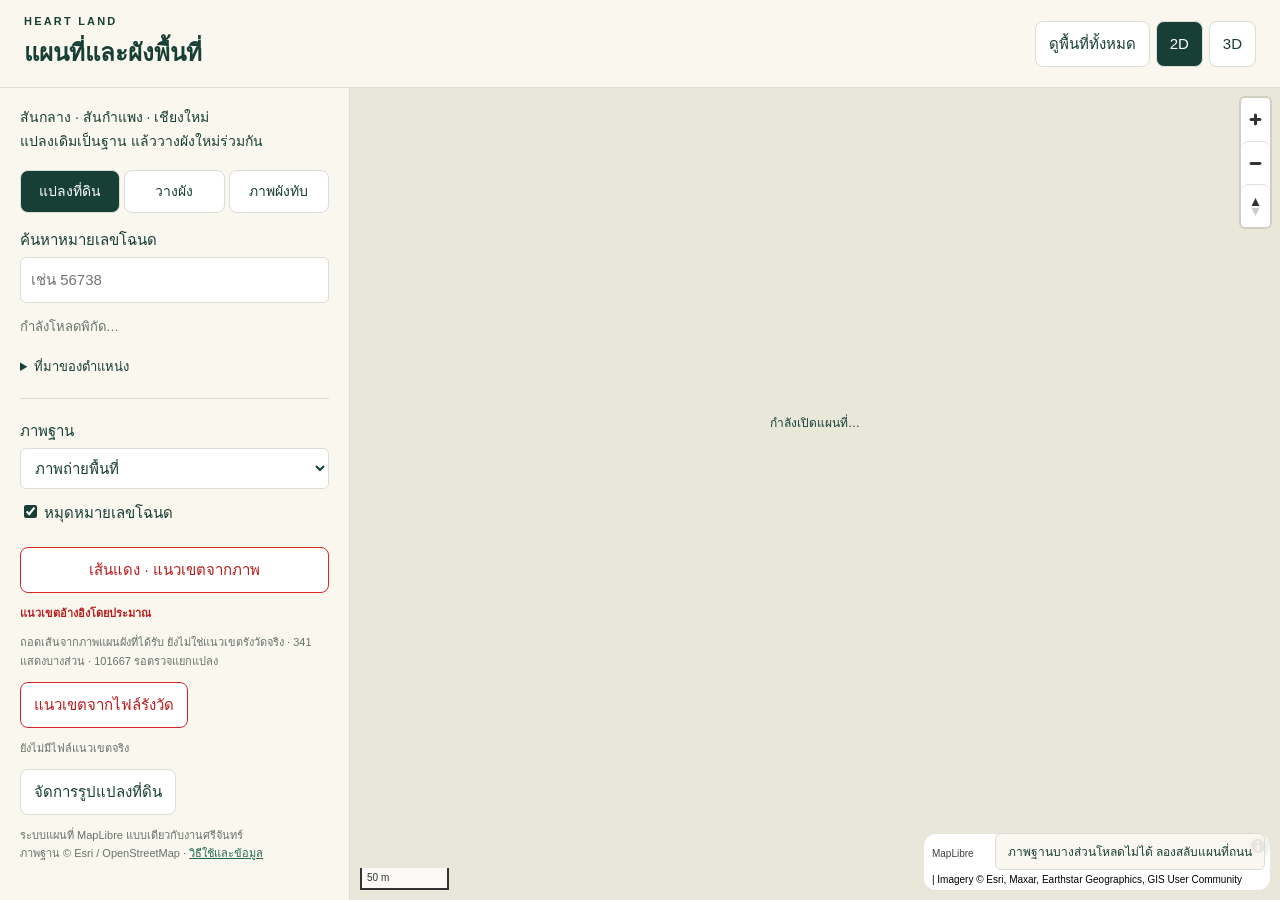
==== commit 6cf62f03: "Add red reference parcel outlines traced from supplied map" ====
--- a/index.html
+++ b/index.html
@@ -1,8 +1,8 @@
 <!doctype html><html lang="th"><head><meta charset="utf-8"><meta name="viewport" content="width=device-width,initial-scale=1"><meta name="theme-color" content="#173f35"><title>HEART LAND แผนที่และผังพื้นที่</title><link rel="stylesheet" href="vendor/maplibre-gl.css"><link rel="stylesheet" href="style.css"><script defer src="vendor/maplibre-gl.js"></script><script defer src="app.js"></script></head><body>
 <header><div><span class="eyebrow">HEART LAND</span><h1>แผนที่และผังพื้นที่</h1></div><div class="header-actions"><button id="fit">ดูพื้นที่ทั้งหมด</button><button id="view2d" class="active">2D</button><button id="view3d">3D</button><button id="panelToggle" aria-expanded="true">เครื่องมือ</button></div></header>
 <main><aside id="panel"><p class="intro">สันกลาง · สันกำแพง · เชียงใหม่<br>แปลงเดิมเป็นฐาน แล้ววางผังใหม่ร่วมกัน</p><div class="tabs" role="tablist"><button data-tab="parcels" class="active" role="tab" aria-selected="true">แปลงที่ดิน</button><button data-tab="planning" role="tab" aria-selected="false">วางผัง</button><button data-tab="overlay" role="tab" aria-selected="false">ภาพผังทับ</button></div>
-<section id="parcels"><label>ค้นหาหมายเลขโฉนด<input id="search" type="search" inputmode="numeric" placeholder="เช่น 56738"></label><p class="muted" id="parcelCount">กำลังโหลดพิกัด…</p><div id="parcelList"></div><details><summary>ที่มาของตำแหน่ง</summary><p>หมุดใช้พิกัดแปลงที่ค้นจาก LandsMaps วันที่ 8 พ.ย. 2569 ไม่ใช่หมุดมุมเขต ยังไม่ใช่ชั้นข้อมูลมุมเขตหรือรูปแปลงรังวัด</p><a href="https://landsmaps.dol.go.th/" target="_blank" rel="noopener">ตรวจเทียบ LandsMaps ↗</a><a href="data/parcels.geojson" download>ดาวน์โหลดพิกัดแปลง GeoJSON</a></details></section>
+<section id="parcels"><label>ค้นหาหมายเลขโฉนด<input id="search" type="search" inputmode="numeric" placeholder="เช่น 56738"></label><p class="muted" id="parcelCount">กำลังโหลดพิกัด…</p><div id="parcelList"></div><details><summary>ที่มาของตำแหน่ง</summary><p>หมุดใช้พิกัดแปลงที่ค้นจาก LandsMaps วันที่ 8 พ.ย. 2569 ไม่ใช่หมุดมุมเขต เส้นแดงเป็นแนวเขตอ้างอิงที่ถอดจากภาพแผนผังโดยประมาณ ยังไม่ใช่รูปแปลงรังวัด</p><a href="https://landsmaps.dol.go.th/" target="_blank" rel="noopener">ตรวจเทียบ LandsMaps ↗</a><a href="data/parcels.geojson" download>ดาวน์โหลดพิกัดแปลง GeoJSON</a></details></section>
 <section id="planning" hidden><p class="muted">วางตลาด ห้องน้ำ แปลงปลูก หรือเส้นทาง แล้วส่งออกให้ทีมทำต่อ</p><div class="grid"><button data-draw="Point">＋ ปักจุด</button><button data-draw="LineString">วาดเส้นทาง</button><button data-draw="Polygon">วาดโซน</button><button id="finish" disabled>จบการวาด</button></div><button id="cancelDraw" hidden>ยกเลิกการวาด</button><p id="drawHint" role="status"></p><div id="planList"></div><div class="grid"><button id="exportGeo">ส่งออก GeoJSON</button><label class="filebutton">นำเข้า GeoJSON<input id="importGeo" type="file" accept=".geojson,.json,application/json"></label><button id="undo">ย้อนการแก้ล่าสุด</button></div><p class="muted">แผนร่างเก็บในเบราว์เซอร์เครื่องนี้ ใช้ส่งออกหรือนำเข้าเมื่อส่งต่อทีม</p></section>
 <section id="overlay" hidden><h2>นำภาพผังใหม่มาทับ</h2><p class="muted">เลือก PNG หรือ JPEG แล้วลากมุมทั้งสี่ให้ตรงตำแหน่งบนแผนที่ ปรับความโปร่งใสเพื่อเทียบภาพถ่าย</p><label class="filebutton primary">＋ เลือกภาพผัง<input id="importImage" type="file" accept="image/png,image/jpeg,image/webp"></label><div id="overlaySettings" hidden><label>ความทึบ <output id="opacityValue">65%</output><input id="opacity" type="range" min="0" max="100" value="65"></label><label><input type="checkbox" id="imageVisible" checked> แสดงภาพผัง</label><button id="editCorners">ปรับมุมภาพ</button><button id="placeImage">วางภาพตรงกลางมุมมอง</button><button id="removeImage">นำภาพออกจากร่าง</button></div><div class="grid"><button id="exportProject">สำรองผังพร้อมภาพ</button><label class="filebutton">เปิดแฟ้มผัง<input id="importProject" type="file" accept=".json,application/json"></label></div><details><summary>ดูภาพแผนผังที่ได้รับ</summary><p class="muted">ภาพอ้างอิงเดิม ยังไม่ใช่ภาพที่จัดพิกัดมุมครบแล้ว</p><a href="images/reference-overview.jpg" target="_blank">ภาพรวมแปลง ↗</a><a href="images/reference-east.jpg" target="_blank">ภาพด้านตะวันออก ↗</a><a href="images/reference-west.jpg" target="_blank">ภาพด้านตะวันตก ↗</a></details></section>
-<hr><label>ภาพฐาน<select id="basemap"><option value="satellite">ภาพถ่ายพื้นที่</option><option value="street">แผนที่ถนน</option><option value="plan">แปลนพื้นเรียบ</option></select></label><label><input id="pinsVisible" type="checkbox" checked> หมุดหมายเลขโฉนด</label><button id="boundaryToggle" aria-pressed="false" style="border-color:#dc2626;color:#b91c1c">แนวเขตที่ดินสีแดง</button><p id="boundaryStatus" class="small">ยังไม่มีไฟล์แนวเขตจริง</p><button id="boundaryManage">จัดการรูปแปลงที่ดิน</button><p class="small">ระบบแผนที่ MapLibre แบบเดียวกับงานศรีจันทร์<br>ภาพฐาน © Esri / OpenStreetMap · <a href="README.md" target="_blank">วิธีใช้และข้อมูล</a></p></aside><div id="map" aria-label="แผนที่ HEART LAND"><div id="loading">กำลังเปิดแผนที่…</div></div><div id="status" role="status"></div></main>
-<dialog id="boundaryDialog"><h2>แนวเขตที่ดินสีแดง</h2><p>ยังไม่มีพิกัดมุมเขตจริงในแฟ้มนี้ กรุณานำเข้ารูปแปลงจากงานรังวัดหรือแหล่งข้อมูลกรมที่ดิน เส้นจะผูกกับหมายเลขโฉนดทั้ง 13 แปลง</p><p>ใช้ GeoJSON รูปหลายเหลี่ยม พิกัดลองจิจูด/ละติจูด WGS84 และระบุหมายเลขในช่อง deed ของแต่ละแปลง</p><label class="filebutton">นำเข้าไฟล์แนวเขตจริง<input id="importBoundaries" type="file" accept=".geojson,.json,application/json"></label><p id="boundaryDetails" class="small"></p><a href="https://landsmaps.dol.go.th/" target="_blank" rel="noopener">ตรวจรูปแปลงใน LandsMaps ↗</a><p class="small">การดึงข้อมูล API กรมที่ดินต้องมีสิทธิ์ใช้งาน จึงยังไม่เชื่อมต่ออัตโนมัติ</p><button id="closeBoundaries">ปิด</button></dialog><dialog id="featureDialog"><form id="featureForm"><h2 id="formTitle">รายละเอียดพื้นที่</h2><label>ชื่อ<input id="featureName" required maxlength="120" placeholder="เช่น จุดห้องน้ำ"></label><label>ประเภท<select id="featureKind"><option>กิจกรรม</option><option>ตลาดและร้านค้า</option><option>แปลงเกษตร</option><option>เส้นทาง</option><option>จุดบริการ</option><option>พื้นที่เรียนรู้</option></select></label><label>สี<input id="featureColor" type="color" value="#db743e"></label><label>รายละเอียด<textarea id="featureNote" maxlength="1500" rows="3"></textarea></label><div class="grid"><button class="primary" type="submit">บันทึก</button><button id="editVertices" type="button" hidden>ปรับตำแหน่ง</button><button id="deleteFeature" type="button" hidden>ลบรายการ</button><button id="closeDialog" type="button">ปิด</button></div></form></dialog><div id="toast" role="status" hidden></div></body></html>
+<hr><label>ภาพฐาน<select id="basemap"><option value="satellite">ภาพถ่ายพื้นที่</option><option value="street">แผนที่ถนน</option><option value="plan">แปลนพื้นเรียบ</option></select></label><label><input id="pinsVisible" type="checkbox" checked> หมุดหมายเลขโฉนด</label><button id="referenceToggle" aria-pressed="true" style="border-color:#dc2626;color:#b91c1c">เส้นแดง · แนวเขตจากภาพ</button><p id="referenceStatus" class="small">แนวเขตอ้างอิงโดยประมาณ</p><p class="small">ถอดเส้นจากภาพแผนผังที่ได้รับ ยังไม่ใช่แนวเขตรังวัดจริง · 341 แสดงบางส่วน · 101667 รอตรวจแยกแปลง</p><button id="boundaryToggle" aria-pressed="false" style="border-color:#dc2626;color:#b91c1c">แนวเขตจากไฟล์รังวัด</button><p id="boundaryStatus" class="small">ยังไม่มีไฟล์แนวเขตจริง</p><button id="boundaryManage">จัดการรูปแปลงที่ดิน</button><p class="small">ระบบแผนที่ MapLibre แบบเดียวกับงานศรีจันทร์<br>ภาพฐาน © Esri / OpenStreetMap · <a href="README.md" target="_blank">วิธีใช้และข้อมูล</a></p></aside><div id="map" aria-label="แผนที่ HEART LAND"><div id="loading">กำลังเปิดแผนที่…</div></div><div id="status" role="status"></div></main>
+<dialog id="boundaryDialog"><h2>แนวเขตที่ดินสีแดง</h2><p>เส้นแดงที่เห็นบนแผนที่ถอดจากภาพโดยประมาณ ยังไม่มีพิกัดมุมเขตจริงในแฟ้มนี้ กรุณานำเข้ารูปแปลงจากงานรังวัดหรือแหล่งข้อมูลกรมที่ดิน เส้นจะผูกกับหมายเลขโฉนดทั้ง 13 แปลง</p><p>ใช้ GeoJSON รูปหลายเหลี่ยม พิกัดลองจิจูด/ละติจูด WGS84 และระบุหมายเลขในช่อง deed ของแต่ละแปลง</p><label class="filebutton">นำเข้าไฟล์แนวเขตจริง<input id="importBoundaries" type="file" accept=".geojson,.json,application/json"></label><p id="boundaryDetails" class="small"></p><a href="https://landsmaps.dol.go.th/" target="_blank" rel="noopener">ตรวจรูปแปลงใน LandsMaps ↗</a><p class="small">การดึงข้อมูล API กรมที่ดินต้องมีสิทธิ์ใช้งาน จึงยังไม่เชื่อมต่ออัตโนมัติ</p><button id="closeBoundaries">ปิด</button></dialog><dialog id="featureDialog"><form id="featureForm"><h2 id="formTitle">รายละเอียดพื้นที่</h2><label>ชื่อ<input id="featureName" required maxlength="120" placeholder="เช่น จุดห้องน้ำ"></label><label>ประเภท<select id="featureKind"><option>กิจกรรม</option><option>ตลาดและร้านค้า</option><option>แปลงเกษตร</option><option>เส้นทาง</option><option>จุดบริการ</option><option>พื้นที่เรียนรู้</option></select></label><label>สี<input id="featureColor" type="color" value="#db743e"></label><label>รายละเอียด<textarea id="featureNote" maxlength="1500" rows="3"></textarea></label><div class="grid"><button class="primary" type="submit">บันทึก</button><button id="editVertices" type="button" hidden>ปรับตำแหน่ง</button><button id="deleteFeature" type="button" hidden>ลบรายการ</button><button id="closeDialog" type="button">ปิด</button></div></form></dialog><div id="toast" role="status" hidden></div></body></html>
--- a/style.css
+++ b/style.css
@@ -1 +1,3 @@
 :root{--forest:#173f35;--paper:#faf7ef;--line:#d9ded6;--orange:#c36030;color:var(--forest);font-family:Tahoma,Arial,sans-serif}*{box-sizing:border-box}body{margin:0;background:var(--paper);font-size:15px}button,input,select,textarea{font:inherit}button,.filebutton{cursor:pointer;border:1px solid var(--line);border-radius:8px;background:#fff;color:var(--forest);padding:10px 13px;min-height:43px}button:hover,.filebutton:hover{background:#e9eee7}button:focus-visible,a:focus-visible,input:focus-visible{outline:3px solid #e2ac50;outline-offset:2px}button.active,.primary{background:var(--forest);color:white}.filebutton{display:flex;align-items:center;justify-content:center;text-align:center}.filebutton input{display:none}header{height:88px;padding:15px 24px;display:flex;align-items:center;justify-content:space-between;border-bottom:1px solid var(--line);gap:15px}.eyebrow{letter-spacing:.2em;font-size:11px;font-weight:bold}h1{font-size:24px;margin:5px 0}h2{font-size:19px;margin:15px 0}.header-actions{display:flex;gap:6px}main{height:calc(100dvh - 88px);position:relative;display:flex}aside{width:350px;flex-shrink:0;padding:18px 20px;overflow:auto;background:var(--paper);z-index:3;border-right:1px solid var(--line)}#map{flex:1;min-width:0;position:relative}#loading{position:absolute;inset:40% 0;text-align:center;z-index:1}.intro{font-size:14px;line-height:1.7;margin:0 0 16px}.tabs{display:flex;gap:4px;margin-bottom:15px}.tabs button{flex:1;font-size:14px;padding:8px}label{display:block;line-height:1.6;margin:12px 0}input:not([type=checkbox]):not([type=range]):not([type=color]),select,textarea{display:block;width:100%;border:1px solid var(--line);border-radius:6px;padding:10px;background:white;color:var(--forest);margin-top:5px}input[type=range]{display:block;width:100%}input[type=checkbox]{accent-color:var(--forest)}input[type=color]{width:100%;height:40px;border:0}.grid{display:grid;grid-template-columns:1fr 1fr;gap:8px;margin:12px 0}.grid .filebutton{margin:0;font-size:14px}.muted,.small{color:#65736b;font-size:13px;line-height:1.7}.small{font-size:11px}.parcel,.plan-item{width:100%;display:block;text-align:left;margin:8px 0;padding:12px 14px}.parcel strong{display:block;font-size:18px}.parcel span{font-size:12px;color:#6a766e}.parcel.selected{border-color:var(--orange);box-shadow:inset 4px 0 var(--orange)}details{line-height:1.7;margin:18px 0;font-size:13px}details a{display:block;margin:9px 0}summary{cursor:pointer}a{color:#246950}hr{border:0;border-top:1px solid var(--line);margin:20px 0}#status{position:absolute;bottom:30px;right:15px;background:#faf7efed;border:1px solid var(--line);padding:8px 12px;font-size:12px;z-index:2;max-width:65%;border-radius:6px}#toast{position:fixed;bottom:35px;left:50%;transform:translateX(-50%);background:var(--forest);color:white;padding:14px 20px;border-radius:8px;z-index:20;max-width:90%;line-height:1.6}dialog{border:1px solid var(--line);border-radius:14px;padding:24px;width:min(430px,92vw);max-height:90dvh}dialog::backdrop{background:#122b2655}.deed-marker{background:#173f35;color:white;padding:6px 9px;border:2px solid white;border-radius:18px;font:bold 12px Arial;box-shadow:0 2px 7px #0005;cursor:pointer}.deed-marker.selected{background:var(--orange);z-index:4}.corner-marker{width:27px;height:27px;border:3px solid white;background:#d65b31;box-shadow:0 1px 6px #0006;border-radius:50%;font:bold 12px Arial;color:white;text-align:center;line-height:21px;cursor:move}.plan-marker{width:17px;height:17px;border-radius:50%;border:2px solid white;box-shadow:0 1px 6px #0006}#drawHint{color:var(--orange);font-size:13px;line-height:1.6}.popup-info{max-width:260px;line-height:1.7;color:var(--forest);font-family:Tahoma,Arial,sans-serif}.popup-info h3{margin:3px 0}.popup-info p{margin:7px 0}.popup-info a{display:block;margin:7px 0}.maplibregl-ctrl-attrib{font-size:10px!important}body.panel-closed aside{display:none}#panelToggle{display:none}[hidden]{display:none!important}@media(max-width:760px){header{height:75px;padding:10px 13px}h1{font-size:18px}.eyebrow{font-size:9px}.header-actions{gap:4px}.header-actions button{padding:7px 9px;font-size:12px}#fit{display:none}main{height:calc(100dvh - 75px)}aside{position:absolute;top:0;bottom:0;width:min(350px,88vw);box-shadow:7px 0 22px #0002}#panelToggle{display:block}#status{max-width:88%;bottom:35px;font-size:11px}.deed-marker{font-size:11px;padding:5px 7px}}
+
+#referenceToggle{width:100%;margin-top:10px}#referenceToggle.active{background:#fff1f2;color:#b91c1c;border:2px solid #e71d24}#referenceStatus{color:#b91c1c;font-weight:600}
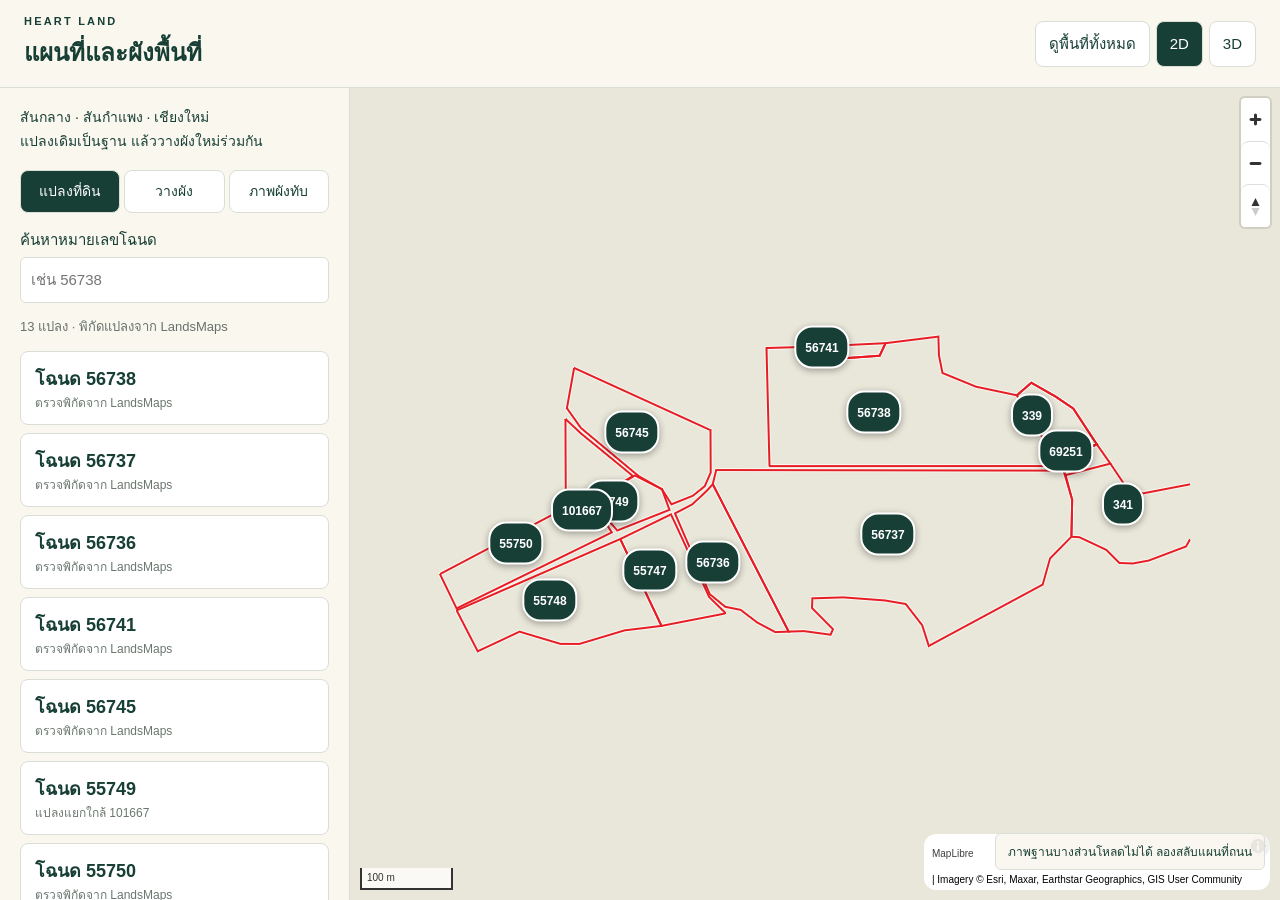
==== commit d54ea4e0: "Align reference outlines to satellite imagery control points" ====
--- a/index.html
+++ b/index.html
@@ -1,8 +1,8 @@
-<!doctype html><html lang="th"><head><meta charset="utf-8"><meta name="viewport" content="width=device-width,initial-scale=1"><meta name="theme-color" content="#173f35"><title>HEART LAND แผนที่และผังพื้นที่</title><link rel="stylesheet" href="vendor/maplibre-gl.css"><link rel="stylesheet" href="style.css"><script defer src="vendor/maplibre-gl.js"></script><script defer src="app.js"></script></head><body>
+<!doctype html><html lang="th"><head><meta charset="utf-8"><meta name="viewport" content="width=device-width,initial-scale=1"><meta name="theme-color" content="#173f35"><title>HEART LAND แผนที่และผังพื้นที่</title><link rel="stylesheet" href="vendor/maplibre-gl.css"><link rel="stylesheet" href="style.css?v=20261110-aligned"><script defer src="vendor/maplibre-gl.js"></script><script defer src="app.js?v=20261110-aligned"></script></head><body>
 <header><div><span class="eyebrow">HEART LAND</span><h1>แผนที่และผังพื้นที่</h1></div><div class="header-actions"><button id="fit">ดูพื้นที่ทั้งหมด</button><button id="view2d" class="active">2D</button><button id="view3d">3D</button><button id="panelToggle" aria-expanded="true">เครื่องมือ</button></div></header>
 <main><aside id="panel"><p class="intro">สันกลาง · สันกำแพง · เชียงใหม่<br>แปลงเดิมเป็นฐาน แล้ววางผังใหม่ร่วมกัน</p><div class="tabs" role="tablist"><button data-tab="parcels" class="active" role="tab" aria-selected="true">แปลงที่ดิน</button><button data-tab="planning" role="tab" aria-selected="false">วางผัง</button><button data-tab="overlay" role="tab" aria-selected="false">ภาพผังทับ</button></div>
 <section id="parcels"><label>ค้นหาหมายเลขโฉนด<input id="search" type="search" inputmode="numeric" placeholder="เช่น 56738"></label><p class="muted" id="parcelCount">กำลังโหลดพิกัด…</p><div id="parcelList"></div><details><summary>ที่มาของตำแหน่ง</summary><p>หมุดใช้พิกัดแปลงที่ค้นจาก LandsMaps วันที่ 8 พ.ย. 2569 ไม่ใช่หมุดมุมเขต เส้นแดงเป็นแนวเขตอ้างอิงที่ถอดจากภาพแผนผังโดยประมาณ ยังไม่ใช่รูปแปลงรังวัด</p><a href="https://landsmaps.dol.go.th/" target="_blank" rel="noopener">ตรวจเทียบ LandsMaps ↗</a><a href="data/parcels.geojson" download>ดาวน์โหลดพิกัดแปลง GeoJSON</a></details></section>
 <section id="planning" hidden><p class="muted">วางตลาด ห้องน้ำ แปลงปลูก หรือเส้นทาง แล้วส่งออกให้ทีมทำต่อ</p><div class="grid"><button data-draw="Point">＋ ปักจุด</button><button data-draw="LineString">วาดเส้นทาง</button><button data-draw="Polygon">วาดโซน</button><button id="finish" disabled>จบการวาด</button></div><button id="cancelDraw" hidden>ยกเลิกการวาด</button><p id="drawHint" role="status"></p><div id="planList"></div><div class="grid"><button id="exportGeo">ส่งออก GeoJSON</button><label class="filebutton">นำเข้า GeoJSON<input id="importGeo" type="file" accept=".geojson,.json,application/json"></label><button id="undo">ย้อนการแก้ล่าสุด</button></div><p class="muted">แผนร่างเก็บในเบราว์เซอร์เครื่องนี้ ใช้ส่งออกหรือนำเข้าเมื่อส่งต่อทีม</p></section>
 <section id="overlay" hidden><h2>นำภาพผังใหม่มาทับ</h2><p class="muted">เลือก PNG หรือ JPEG แล้วลากมุมทั้งสี่ให้ตรงตำแหน่งบนแผนที่ ปรับความโปร่งใสเพื่อเทียบภาพถ่าย</p><label class="filebutton primary">＋ เลือกภาพผัง<input id="importImage" type="file" accept="image/png,image/jpeg,image/webp"></label><div id="overlaySettings" hidden><label>ความทึบ <output id="opacityValue">65%</output><input id="opacity" type="range" min="0" max="100" value="65"></label><label><input type="checkbox" id="imageVisible" checked> แสดงภาพผัง</label><button id="editCorners">ปรับมุมภาพ</button><button id="placeImage">วางภาพตรงกลางมุมมอง</button><button id="removeImage">นำภาพออกจากร่าง</button></div><div class="grid"><button id="exportProject">สำรองผังพร้อมภาพ</button><label class="filebutton">เปิดแฟ้มผัง<input id="importProject" type="file" accept=".json,application/json"></label></div><details><summary>ดูภาพแผนผังที่ได้รับ</summary><p class="muted">ภาพอ้างอิงเดิม ยังไม่ใช่ภาพที่จัดพิกัดมุมครบแล้ว</p><a href="images/reference-overview.jpg" target="_blank">ภาพรวมแปลง ↗</a><a href="images/reference-east.jpg" target="_blank">ภาพด้านตะวันออก ↗</a><a href="images/reference-west.jpg" target="_blank">ภาพด้านตะวันตก ↗</a></details></section>
-<hr><label>ภาพฐาน<select id="basemap"><option value="satellite">ภาพถ่ายพื้นที่</option><option value="street">แผนที่ถนน</option><option value="plan">แปลนพื้นเรียบ</option></select></label><label><input id="pinsVisible" type="checkbox" checked> หมุดหมายเลขโฉนด</label><button id="referenceToggle" aria-pressed="true" style="border-color:#dc2626;color:#b91c1c">เส้นแดง · แนวเขตจากภาพ</button><p id="referenceStatus" class="small">แนวเขตอ้างอิงโดยประมาณ</p><p class="small">ถอดเส้นจากภาพแผนผังที่ได้รับ ยังไม่ใช่แนวเขตรังวัดจริง · 341 แสดงบางส่วน · 101667 รอตรวจแยกแปลง</p><button id="boundaryToggle" aria-pressed="false" style="border-color:#dc2626;color:#b91c1c">แนวเขตจากไฟล์รังวัด</button><p id="boundaryStatus" class="small">ยังไม่มีไฟล์แนวเขตจริง</p><button id="boundaryManage">จัดการรูปแปลงที่ดิน</button><p class="small">ระบบแผนที่ MapLibre แบบเดียวกับงานศรีจันทร์<br>ภาพฐาน © Esri / OpenStreetMap · <a href="README.md" target="_blank">วิธีใช้และข้อมูล</a></p></aside><div id="map" aria-label="แผนที่ HEART LAND"><div id="loading">กำลังเปิดแผนที่…</div></div><div id="status" role="status"></div></main>
+<hr><label>ภาพฐาน<select id="basemap"><option value="satellite">ภาพถ่ายพื้นที่</option><option value="street">แผนที่ถนน</option><option value="plan">แปลนพื้นเรียบ</option></select></label><label><input id="pinsVisible" type="checkbox" checked> หมุดหมายเลขโฉนด</label><button id="referenceToggle" aria-pressed="true" style="border-color:#dc2626;color:#b91c1c">เส้นแดง · แนวเขตจากภาพ</button><p id="referenceStatus" class="small">แนวเขตอ้างอิงโดยประมาณ</p><p class="small">ปรับสเกลและตำแหน่งเทียบภาพถ่าย Esri แล้ว ยังเป็นแนวอ้างอิง ไม่ใช่แนวเขตรังวัดจริง · 341 แสดงบางส่วน · 101667 รอตรวจแยกแปลง</p><button id="boundaryToggle" aria-pressed="false" style="border-color:#dc2626;color:#b91c1c">แนวเขตจากไฟล์รังวัด</button><p id="boundaryStatus" class="small">ยังไม่มีไฟล์แนวเขตจริง</p><button id="boundaryManage">จัดการรูปแปลงที่ดิน</button><p class="small">ระบบแผนที่ MapLibre แบบเดียวกับงานศรีจันทร์<br>ภาพฐาน © Esri / OpenStreetMap · <a href="README.md" target="_blank">วิธีใช้และข้อมูล</a></p></aside><div id="map" aria-label="แผนที่ HEART LAND"><div id="loading">กำลังเปิดแผนที่…</div></div><div id="status" role="status"></div></main>
 <dialog id="boundaryDialog"><h2>แนวเขตที่ดินสีแดง</h2><p>เส้นแดงที่เห็นบนแผนที่ถอดจากภาพโดยประมาณ ยังไม่มีพิกัดมุมเขตจริงในแฟ้มนี้ กรุณานำเข้ารูปแปลงจากงานรังวัดหรือแหล่งข้อมูลกรมที่ดิน เส้นจะผูกกับหมายเลขโฉนดทั้ง 13 แปลง</p><p>ใช้ GeoJSON รูปหลายเหลี่ยม พิกัดลองจิจูด/ละติจูด WGS84 และระบุหมายเลขในช่อง deed ของแต่ละแปลง</p><label class="filebutton">นำเข้าไฟล์แนวเขตจริง<input id="importBoundaries" type="file" accept=".geojson,.json,application/json"></label><p id="boundaryDetails" class="small"></p><a href="https://landsmaps.dol.go.th/" target="_blank" rel="noopener">ตรวจรูปแปลงใน LandsMaps ↗</a><p class="small">การดึงข้อมูล API กรมที่ดินต้องมีสิทธิ์ใช้งาน จึงยังไม่เชื่อมต่ออัตโนมัติ</p><button id="closeBoundaries">ปิด</button></dialog><dialog id="featureDialog"><form id="featureForm"><h2 id="formTitle">รายละเอียดพื้นที่</h2><label>ชื่อ<input id="featureName" required maxlength="120" placeholder="เช่น จุดห้องน้ำ"></label><label>ประเภท<select id="featureKind"><option>กิจกรรม</option><option>ตลาดและร้านค้า</option><option>แปลงเกษตร</option><option>เส้นทาง</option><option>จุดบริการ</option><option>พื้นที่เรียนรู้</option></select></label><label>สี<input id="featureColor" type="color" value="#db743e"></label><label>รายละเอียด<textarea id="featureNote" maxlength="1500" rows="3"></textarea></label><div class="grid"><button class="primary" type="submit">บันทึก</button><button id="editVertices" type="button" hidden>ปรับตำแหน่ง</button><button id="deleteFeature" type="button" hidden>ลบรายการ</button><button id="closeDialog" type="button">ปิด</button></div></form></dialog><div id="toast" role="status" hidden></div></body></html>
